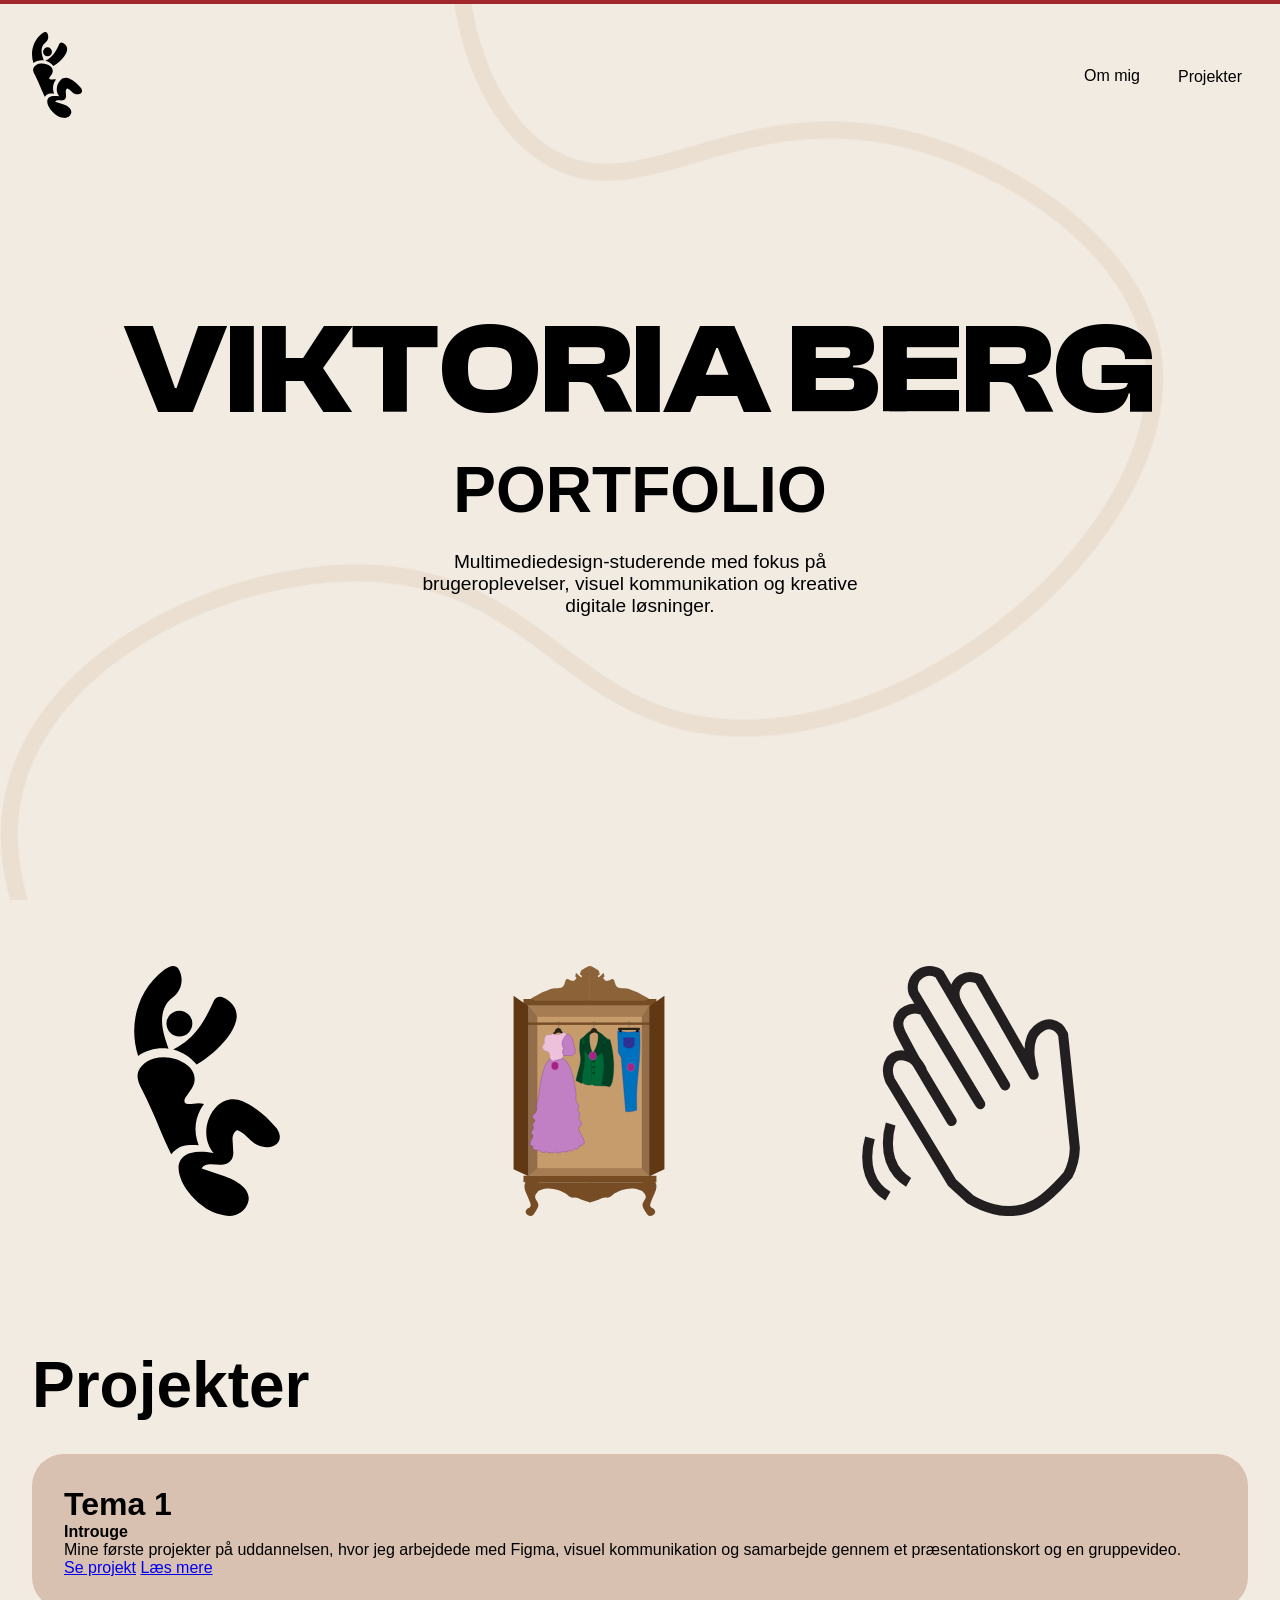
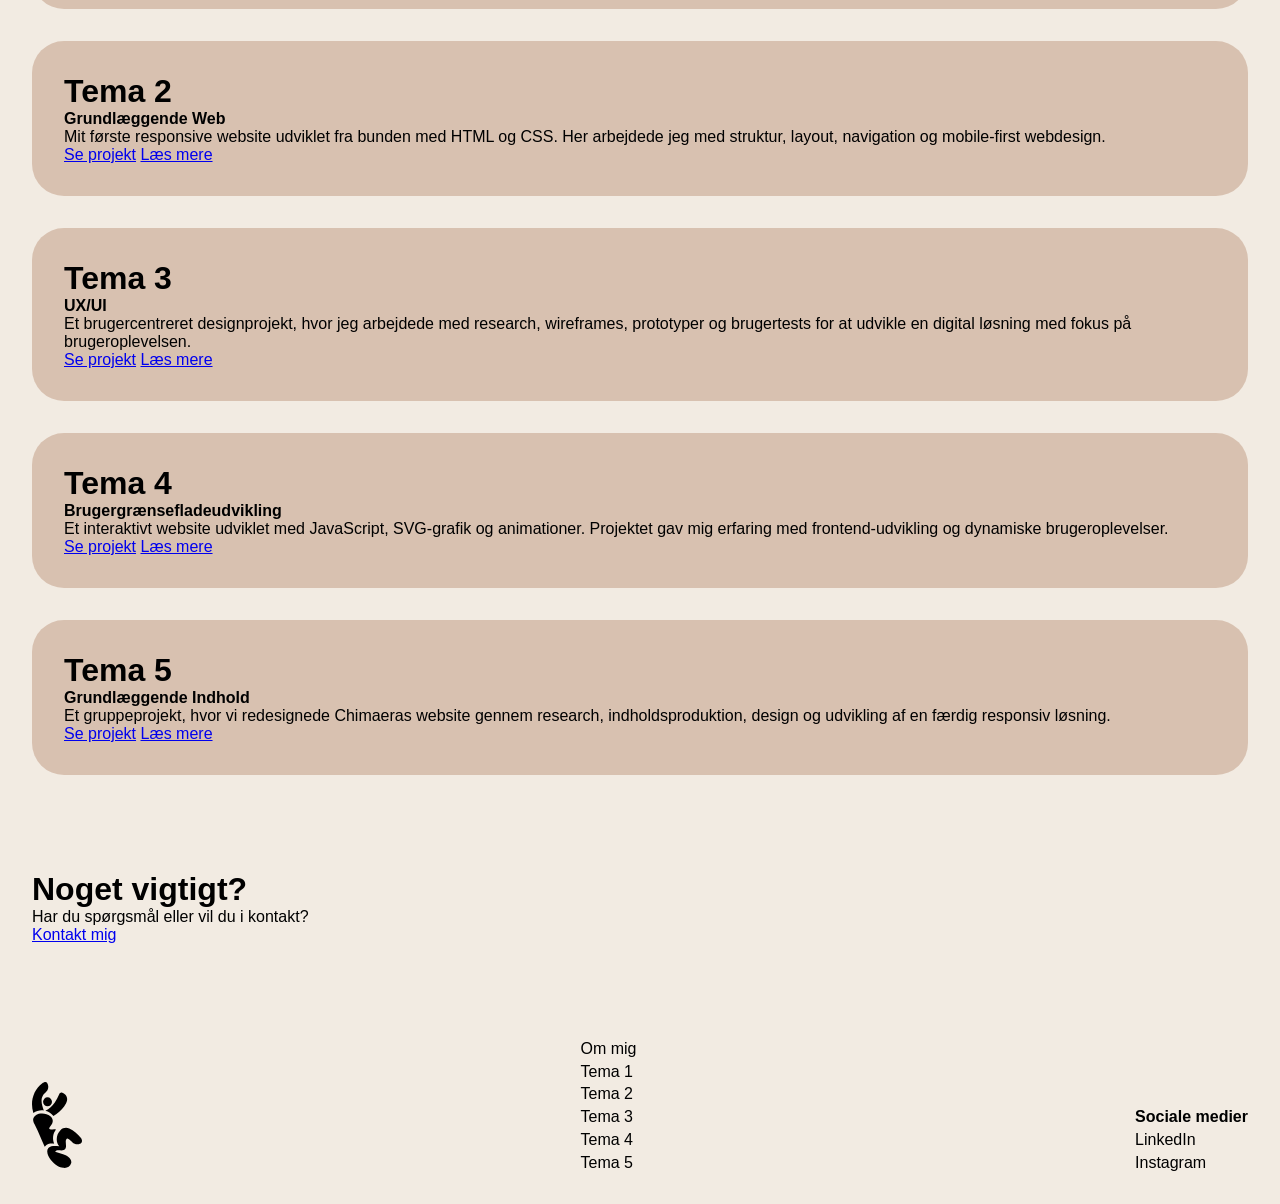
==== index.html @ decb8622 "favicon og loesningsbilleder" ====
<!DOCTYPE html>
<html lang="da">

<head>
    <meta charset="UTF-8">
    <meta name="viewport" content="width=device-width, initial-scale=1.0">
    <meta name="robots" content="noindex">
    <link rel="stylesheet" href="css/fonts.css">
    <link rel="stylesheet" href="css/custom.css">
    <link rel="stylesheet" href="css/general.css">
    <link rel="stylesheet" href="css/index.css">

    <link rel="icon" type="image/png" sizes="32x32" href="favicon/favicon-32x32.png">
    <link rel="icon" type="image/png" sizes="16x16" href="favicon/favicon-16x16.png">

    <title>Viktoria Berg | Portfolio</title>
</head>

<body>

    <header>

        <div class="logo">
            <a href="index.html">
                <img src="images/logo-sort.svg" alt="Viktoria Berg logo sort">
            </a>
        </div>

        <nav>
            <ul>
                <li><a href="om-mig.html">Om mig</a></li>
                <li class="dropdown">

                    <button id="dropdown-btn">
                        Projekter
                    </button>

                    <ul id="dropdown-menu">

                        <li><a href="tema1.html">Tema 1</a></li>
                        <li><a href="tema2.html">Tema 2</a></li>
                        <li><a href="tema3.html">Tema 3</a></li>
                        <li><a href="tema4.html">Tema 4</a></li>
                        <li><a href="tema5.html">Tema 5</a></li>

                    </ul>

                </li>
            </ul>
        </nav>

    </header>

    <main>

        <section class="hero">

            <div></div>

            <div class="hero-content">
                <h1>VIKTORIA BERG</h1>

                <h2>PORTFOLIO</h2>

                <p>
                    Multimediedesign-studerende med fokus på
                    brugeroplevelser, visuel kommunikation
                    og kreative digitale løsninger.
                </p>
            </div>

            <div></div>

        </section>


        <section class="karrussel">
            <div class="karrussel-track">

                <article class="karrussel-card">
                    <img src="images/logo-sort.svg" alt="logo">

                </article>

                <article class="karrussel-card">
                    <img src="images/min_svg_emergency.svg" alt="emergency">

                </article>

                <article class="karrussel-card">
                    <img src="images/hand_sort.svg" alt="hand">

                </article>

                <article class="karrussel-card">
                    <img src="images/clock.svg" alt="clock">

                </article>

                <article class="karrussel-card">
                    <img src="images/logo-sort.svg" alt="logo">

                </article>

                <article class="karrussel-card">
                    <img src="images/min_svg_emergency.svg" alt="emergency">

                </article>

                <article class="karrussel-card">
                    <img src="images/hand_sort.svg" alt="hand">

                </article>

                <article class="karrussel-card">
                    <img src="images/clock.svg" alt="clock">

                </article>

            </div>
        </section>

        <section id="temaer" class="temaer">

            <h2>Projekter</h2>

            <article class="tema-card">
                <h3>Tema 1</h3>
                <h4>Introuge</h4>

                <p>
                    Mine første projekter på uddannelsen, hvor jeg arbejdede med
                    Figma, visuel kommunikation og samarbejde gennem et præsentationskort
                    og en gruppevideo.
                </p>

                <div class="tema-links">
                    <a href="https://www.youtube.com/watch?v=76oDrN0Oyt0" target="_blank">Se projekt</a>
                    <a href="tema1.html">Læs mere</a>
                </div>
            </article>

            <article class="tema-card">
                <h3>Tema 2</h3>
                <h4>Grundlæggende Web</h4>

                <p>
                    Mit første responsive website udviklet fra bunden med HTML og CSS.
                    Her arbejdede jeg med struktur, layout, navigation og mobile-first
                    webdesign.
                </p>

                <div class="tema-links">
                    <a href="https://viktoriaberg00.github.io/Kaeledyr/" target="_blank">Se projekt</a>
                    <a href="tema2.html">Læs mere</a>
                </div>
            </article>

            <article class="tema-card">
                <h3>Tema 3</h3>
                <h4>UX/UI</h4>

                <p>
                    Et brugercentreret designprojekt, hvor jeg arbejdede med research,
                    wireframes, prototyper og brugertests for at udvikle en digital
                    løsning med fokus på brugeroplevelsen.
                </p>

                <div class="tema-links">
                    <a href="https://viktoriaberg00.github.io/03.01.01/" target="_blank">Se projekt</a>
                    <a href="tema3.html">Læs mere</a>
                </div>
            </article>

            <article class="tema-card">
                <h3>Tema 4</h3>
                <h4>Brugergrænsefladeudvikling</h4>

                <p>
                    Et interaktivt website udviklet med JavaScript, SVG-grafik og
                    animationer. Projektet gav mig erfaring med frontend-udvikling
                    og dynamiske brugeroplevelser.
                </p>

                <div class="tema-links">
                    <a href="https://viktoriaberg00.github.io/emergency-main/" target="_blank">Se projekt</a>
                    <a href="tema4.html">Læs mere</a>
                </div>
            </article>

            <article class="tema-card">
                <h3>Tema 5</h3>
                <h4>Grundlæggende Indhold</h4>

                <p>
                    Et gruppeprojekt, hvor vi redesignede Chimaeras website gennem
                    research, indholdsproduktion, design og udvikling af en færdig
                    responsiv løsning.
                </p>

                <div class="tema-links">
                    <a href="https://lachlanmmd.github.io/CHIMAERA_MMD/?fbclid=IwY2xjawSRUkJleHRuA2FlbQIxMABicmlkETBjamptcXp2QlNWQlc2dmZPc3J0YwZhcHBfaWQQMjIyMDM5MTc4ODIwMDg5MgABHvLBnSKTVtH4f8U8eVF8ov0We9bG1X0WgReSEOtd0oNkfUiBYG_U5jZs--Lt_aem_CTVNyVJ_77bzKhe7iIOpvA"
                        target="_blank">Se projekt</a>
                    <a href="tema5.html">Læs mere</a>
                </div>
            </article>

        </section>
        <section class="kontakt">

            <h3>Noget vigtigt?</h3>

            <p>
                Har du spørgsmål eller vil du i kontakt?
            </p>

            <a href="mailto:viktoriaberg4@gmail.com">
                Kontakt mig
            </a>

        </section>

    </main>

    <footer>


        <div class="footer-logo">
            <a href="index.html">
                <img src="images/logo-sort.svg" alt="Viktoria Berg logo sort">
            </a>
        </div>

        <div class="footer-links">
            <a href="om-mig.html">Om mig</a>
            <a href="tema1.html">Tema 1</a>
            <a href="tema2.html">Tema 2</a>
            <a href="tema3.html">Tema 3</a>
            <a href="tema4.html">Tema 4</a>
            <a href="tema5.html">Tema 5</a>
        </div>

        <div class="footer-socials">
            <p>Sociale medier</p>
            <a href="www.linkedin.com/in/viktoría-berg-7446a7258">LinkedIn</a>
            <a href="https://www.instagram.com/viktoriiaberg/">Instagram</a>
        </div>

    </footer>
    <script src="js/menu.js"></script>
    <script src="js/forside_karrusel.js"></script>
</body>

</html>
---- css/fonts.css ----
/* Clash Display */

@font-face {
  font-family: "Clash Display";
  src:
    url("../fonts/ClashDisplay-Variable.woff2") format("woff2"),
    url("../fonts/ClashDisplay-Variable.woff") format("woff");

  font-weight: 200 700;
  font-style: normal;
}

/* Figtree */

@font-face {
  font-family: "Figtree";
  src:
    url("../fonts/Figtree-Variable.woff2") format("woff2"),
    url("../fonts/Figtree-Variable.woff") format("woff");

  font-weight: 300 900;
  font-style: normal;
}

/* Host Grotesk */

@font-face {
  font-family: "Host Grotesk";
  src:
    url("../fonts/HostGrotesk-Variable.woff2") format("woff2"),
    url("../fonts/HostGrotesk-Variable.woff") format("woff");

  font-weight: 300 900;
  font-style: normal;
}
---- css/custom.css ----
:root {
  /* Farver */

  --baggrund: #f2ebe2;
  --tekst: #000000;
  --groen: #8f9779;
  --beige: #d8c1b0;
  --roed: #a0272b;

  /* Fonte */

  --font-display: "Clash Display", sans-serif;
  --font-overskrift: "Figtree", sans-serif;
  --font-tekst: "Host Grotesk", sans-serif;

  /* Størrelser */

  --h1: 8rem;
  --h2: 4rem;
  --h3: 2rem;
  --h4: 1.8rem;
  --tekststorrelse: 1rem;
}
---- css/general.css ----
* {
  box-sizing: border-box;
}

body {
  margin: 0;
  background-color: var(--baggrund);
  color: var(--tekst);
  font-family: var(--font-tekst);
}

h1,
h2,
h3,
h4,
p {
  margin: 0;
}

h1 {
  font-family: var(--font-display);
}

h2,
h3,
h4 {
  font-family: var(--font-overskrift);
}

a::hover {
  color: var(--roed);
}
/* HEADER */

header {
  display: flex;
  justify-content: space-between;
  align-items: center;

  padding: 2rem;
}

.logo img {
  width: 50px;
  height: auto;
}

nav ul {
  display: flex;
  gap: 2rem;

  list-style: none;
  margin: 0;
  padding: 0;
}

nav a {
  color: var(--tekst);
  text-decoration: none;
  font-family: var(--font-tekst);
}

/* FOOTER */

footer {
  display: flex;
  justify-content: space-between;
  align-items: end;

  padding: 4rem 2rem 2rem;
}

.footer-logo img {
  width: 50px;
}

.footer-links,
.footer-socials {
  display: flex;
  flex-direction: column;
  gap: 0.3rem;
}

footer a {
  color: var(--tekst);
  text-decoration: none;
}

.footer-socials p {
  font-weight: bold;
}

/* DROPDOWN MENU */

.dropdown {
  position: relative;
}

#dropdown-btn {
  background: none;
  border: none;
  color: var(--tekst);
  font-family: var(--font-tekst);
  font-size: 1rem;
  cursor: pointer;
}

#dropdown-menu {
  display: none;
  position: absolute;
  top: 2rem;
  right: 0;
  background-color: var(--beige);
  padding: 1rem;
  border-radius: 1rem;
  min-width: 140px;
}

#dropdown-menu.show {
  display: block;
}

#dropdown-menu li {
  margin-bottom: 0.5rem;
}

/*SCROLL EFFECT ØVERST*/

html::before {
  content: "";
  inset: 0;
  position: fixed;
  background-color: var(--roed);
  block-size: 4px;
  animation: site-process linear both 2s;
  animation-timeline: scroll();
  transform-origin: 0 0;
  z-index: 1000;
}

@keyframes site-process {
  from {
    scale: 0 1;
    opacity: 0;
  }
}
---- css/index.css ----
main {
  padding: 2rem;
}
h1 {
  font-size: var(--h1);
}
h2 {
  font-size: var(--h2);
}
h3 {
  font-size: var(--h3);
}
p {
  font-size: var(--tekststorrelse);
}
/* CURVED BACKROUND LINE*/

body::before {
  content: "";

  position: fixed;
  inset: 0;

  background-image: url("../images/curved-line.png");
  background-repeat: no-repeat;
  background-position: center;
  background-size: cover;

  opacity: 0.4;

  z-index: -1;
}
/* HERO */

.hero {
  display: grid;
  grid-template-columns: 1fr 5fr 1fr;
  min-height: calc(100vh - 120px);
  max-width: 1200px;
  margin: 0 auto;
  padding-top: 8rem;
  text-align: center;
}

.hero-content {
  grid-column: 2;
}

.hero h1 {
  font-size: var(--h1);
  line-height: 0.9;
  white-space: nowrap;
}

.hero h2 {
  margin-top: 1.5rem;
}

.hero p {
  margin-top: 1.5rem;
  max-width: 500px;
  margin-inline: auto;
  font-size: 1.2rem;
}

/* BILLEDE KARRUSEL*/

.karrussel {
  overflow: hidden;
  margin-bottom: 8rem;
}

.karrussel-track {
  display: flex;
  gap: 2rem;
  width: max-content;
  animation: slide 20s linear infinite;
}

.karrussel-card {
  width: 350px;
  flex-shrink: 0;
}

.karrussel-card img {
  width: 100%;
  height: 250px;
  border-radius: 2rem;
  transition: transform 0.3s ease;
}

@keyframes slide {
  from {
    transform: translateX(0);
  }

  to {
    transform: translateX(-50%);
  }
}
/* TEMAER */

.temaer {
  margin-top: 6rem;
}

.tema-card {
  background-color: var(--beige);
  padding: 2rem;
  border-radius: 2rem;
  margin-top: 2rem;
}
/* KONTAKT */

.kontakt {
  margin-top: 6rem;
}
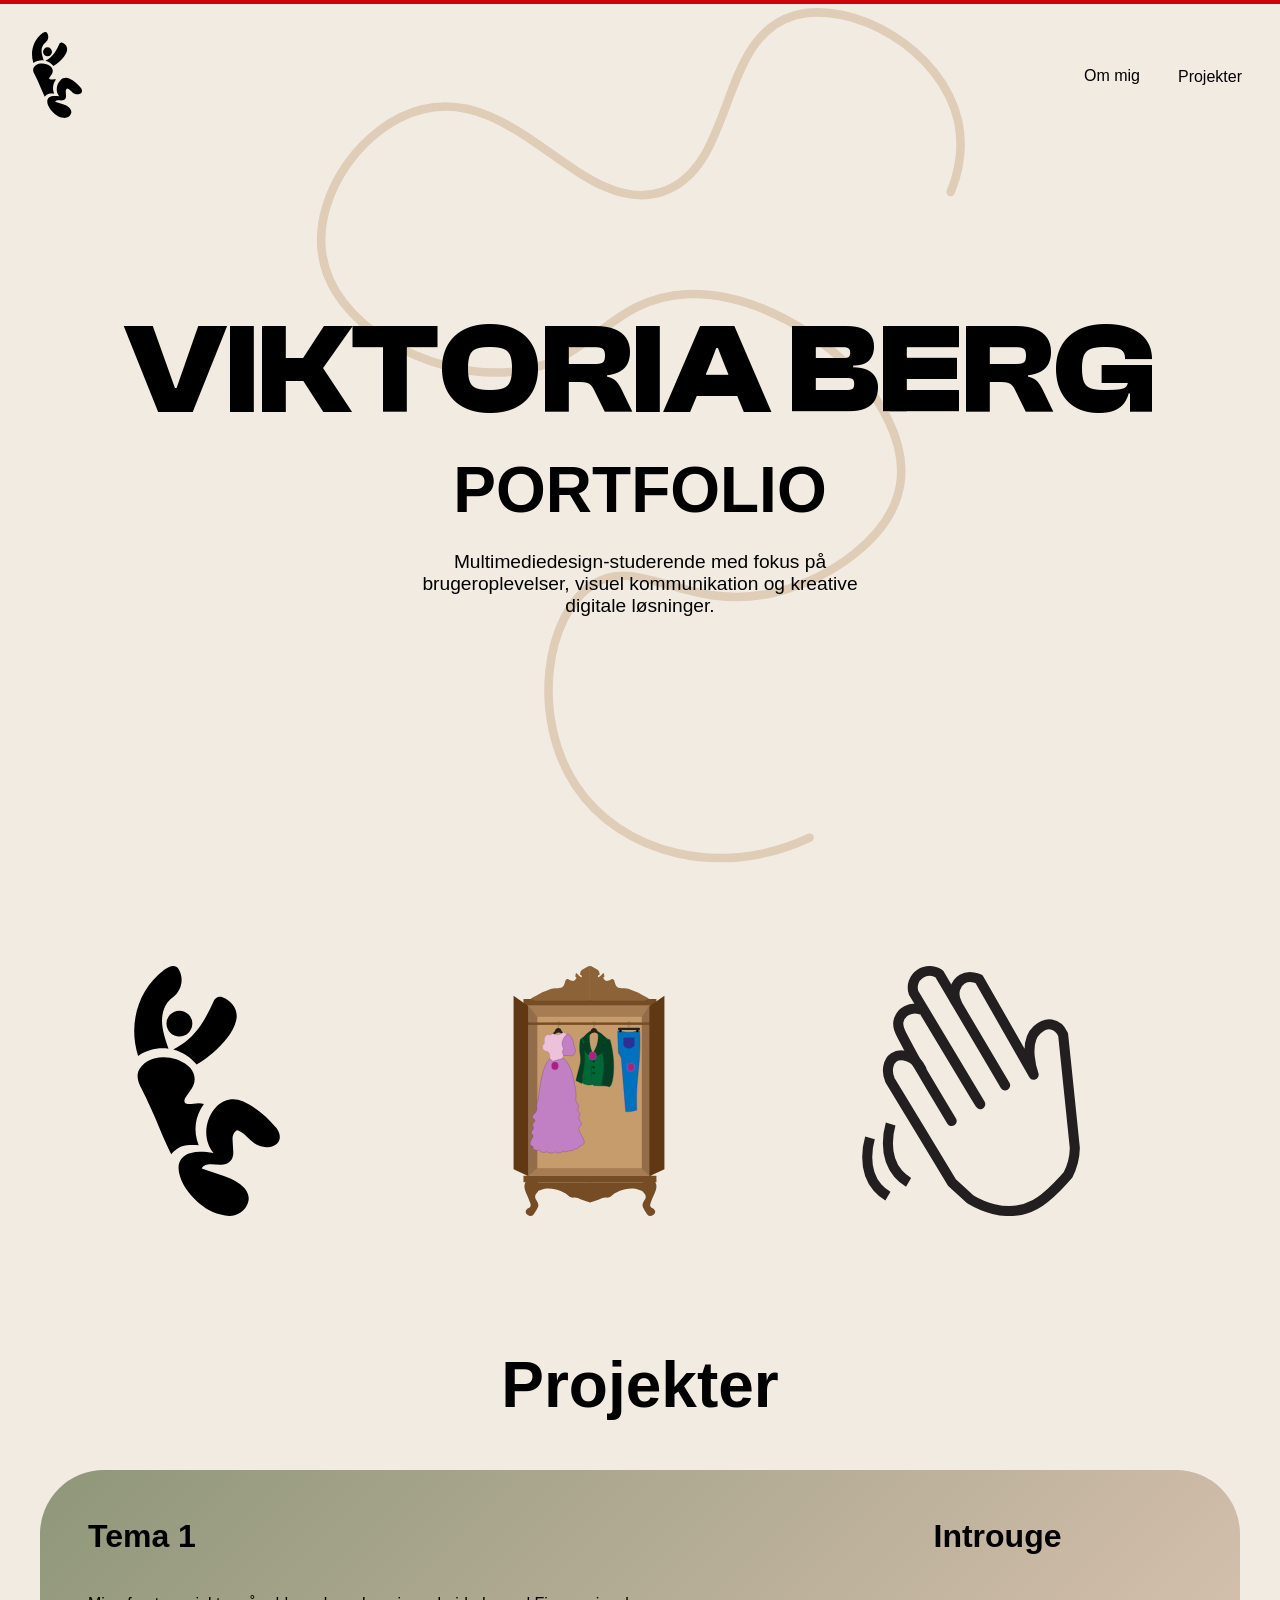
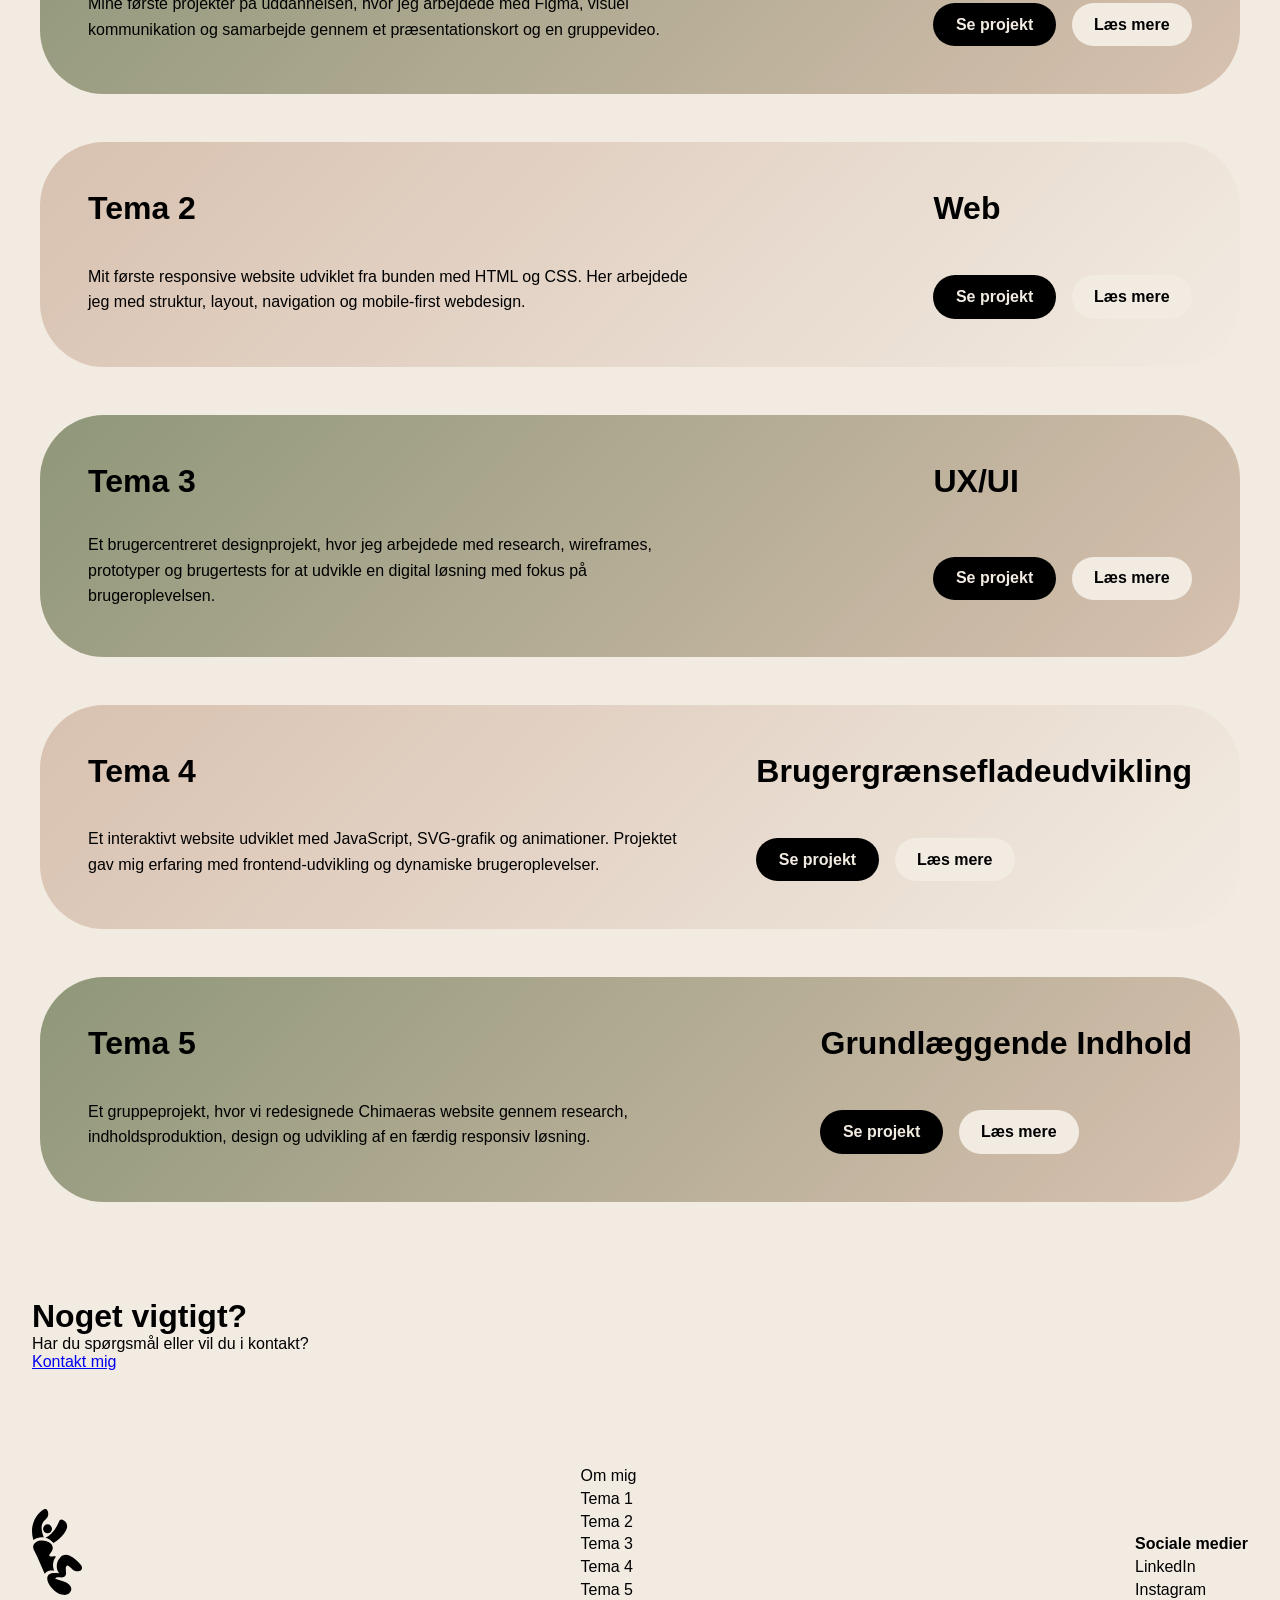
==== commit 6360681f: "Update color scheme, add curved line SVG, and enhance layout styles" ====
--- a/index.html
+++ b/index.html
@@ -142,7 +142,7 @@
 
             <article class="tema-card">
                 <h3>Tema 2</h3>
-                <h4>Grundlæggende Web</h4>
+                <h4>Web</h4>
 
                 <p>
                     Mit første responsive website udviklet fra bunden med HTML og CSS.
@@ -242,13 +242,31 @@
 
         <div class="footer-socials">
             <p>Sociale medier</p>
-            <a href="www.linkedin.com/in/viktoría-berg-7446a7258">LinkedIn</a>
+            <a href="https://www.linkedin.com/in/viktor%C3%ADa-berg-7446a7258/">LinkedIn</a>
             <a href="https://www.instagram.com/viktoriiaberg/">Instagram</a>
         </div>
 
     </footer>
+
+    <svg id="curved-line" xmlns="http://www.w3.org/2000/svg" version="1.1" viewBox="0 0 595.3 841.9">
+        <defs>
+            <style>
+                .st0 {
+                    fill: none;
+                    stroke: #dfcdb7;
+                    stroke-linecap: round;
+                    stroke-linejoin: round;
+                    stroke-width: 8px;
+                }
+            </style>
+        </defs>
+        <path id="scrollPath" class="st0"
+            d="M456.3,783.6c-83,39.4-176.4,15-218.6-48.5-42.3-63.6-29-160.3,16.5-188.7,44.4-27.7,89.2,28.4,172.2,7.2,48-12.3,105.6-49.6,114.4-99,14.4-80.5-102.4-184.1-200-179.4-75.7,3.7-89.9,70.1-171.1,73.2C99.5,351.2,8.2,305.4,0,235.2c-6.5-55.4,39.5-119.6,94.5-133,88.7-21.7,149.6,101.4,223.7,77.3,69.9-22.7,51.4-144.1,123.7-164.9,54.5-15.7,138.9,32,153.4,99,5.9,27.2-1.1,51.4-7,66" />
+    </svg>
+
+
     <script src="js/menu.js"></script>
-    <script src="js/forside_karrusel.js"></script>
+    <script src="js/scroll-line.js"></script>
 </body>
 
 </html>
--- a/css/custom.css
+++ b/css/custom.css
@@ -5,7 +5,7 @@
   --tekst: #000000;
   --groen: #8f9779;
   --beige: #d8c1b0;
-  --roed: #a0272b;
+  --roed: #cf0007;
 
   /* Fonte */
 
--- a/css/general.css
+++ b/css/general.css
@@ -144,3 +144,13 @@
     opacity: 0;
   }
 }
+
+/*scroll line*/
+svg.curved-line {
+  position: absolute;
+  top: 0;
+  left: 0;
+  width: 100vw;
+  height: 200wh;
+  z-index: 1;
+}
--- a/css/index.css
+++ b/css/index.css
@@ -13,7 +13,7 @@
 p {
   font-size: var(--tekststorrelse);
 }
-/* CURVED BACKROUND LINE*/
+/* CURVED BACKROUND LINE
 
 body::before {
   content: "";
@@ -29,6 +29,27 @@
   opacity: 0.4;
 
   z-index: -1;
+}
+  */
+
+#curved-line {
+  position: absolute;
+  top: 0;
+  left: 0;
+
+  width: 100%;
+  height: 100%;
+
+  z-index: -1;
+  pointer-events: none;
+}
+
+#curved-line path {
+  fill: none;
+  stroke: #dfcdb7;
+  stroke-width: 8px;
+  stroke-linecap: round;
+  stroke-linejoin: round;
 }
 /* HERO */
 
@@ -101,14 +122,81 @@
 /* TEMAER */
 
 .temaer {
-  margin-top: 6rem;
+  max-width: 1200px;
+  margin: 8rem auto 0;
+}
+
+.temaer h2 {
+  text-align: center;
+  margin-bottom: 3rem;
 }
 
 .tema-card {
-  background-color: var(--beige);
-  padding: 2rem;
-  border-radius: 2rem;
-  margin-top: 2rem;
+  background: linear-gradient(135deg, var(--beige), var(--baggrund));
+  border-radius: 4rem;
+  padding: 3rem;
+  margin-bottom: 3rem;
+
+  display: grid;
+  grid-template-columns: 1fr auto;
+  align-items: center;
+  gap: 2rem;
+
+  transition: transform 0.3s ease;
+}
+
+.tema-card:nth-child(even) {
+  border-radius: 4rem;
+  background: linear-gradient(135deg, var(--groen), var(--beige));
+}
+
+.tema-card h3 {
+  font-size: var(--h3);
+}
+
+.tema-card h4 {
+  font-size: 2rem;
+}
+
+.tema-card p {
+  max-width: 600px;
+  line-height: 1.6;
+}
+
+/* LINKS / KNAPPER */
+
+.tema-links {
+  display: flex;
+  gap: 1rem;
+  margin-top: 1rem;
+}
+
+.tema-links a {
+  display: inline-block;
+
+  padding: 0.8rem 1.4rem;
+  border-radius: 999px;
+
+  text-decoration: none;
+  font-weight: 600;
+
+  transition:
+    transform 0.3s ease,
+    background-color 0.3s ease;
+}
+
+.tema-links a:first-child {
+  background-color: var(--tekst);
+  color: var(--baggrund);
+}
+
+.tema-links a:last-child {
+  background-color: var(--baggrund);
+  color: var(--tekst);
+}
+
+.tema-links a:hover {
+  transform: translateY(-3px);
 }
 /* KONTAKT */
 
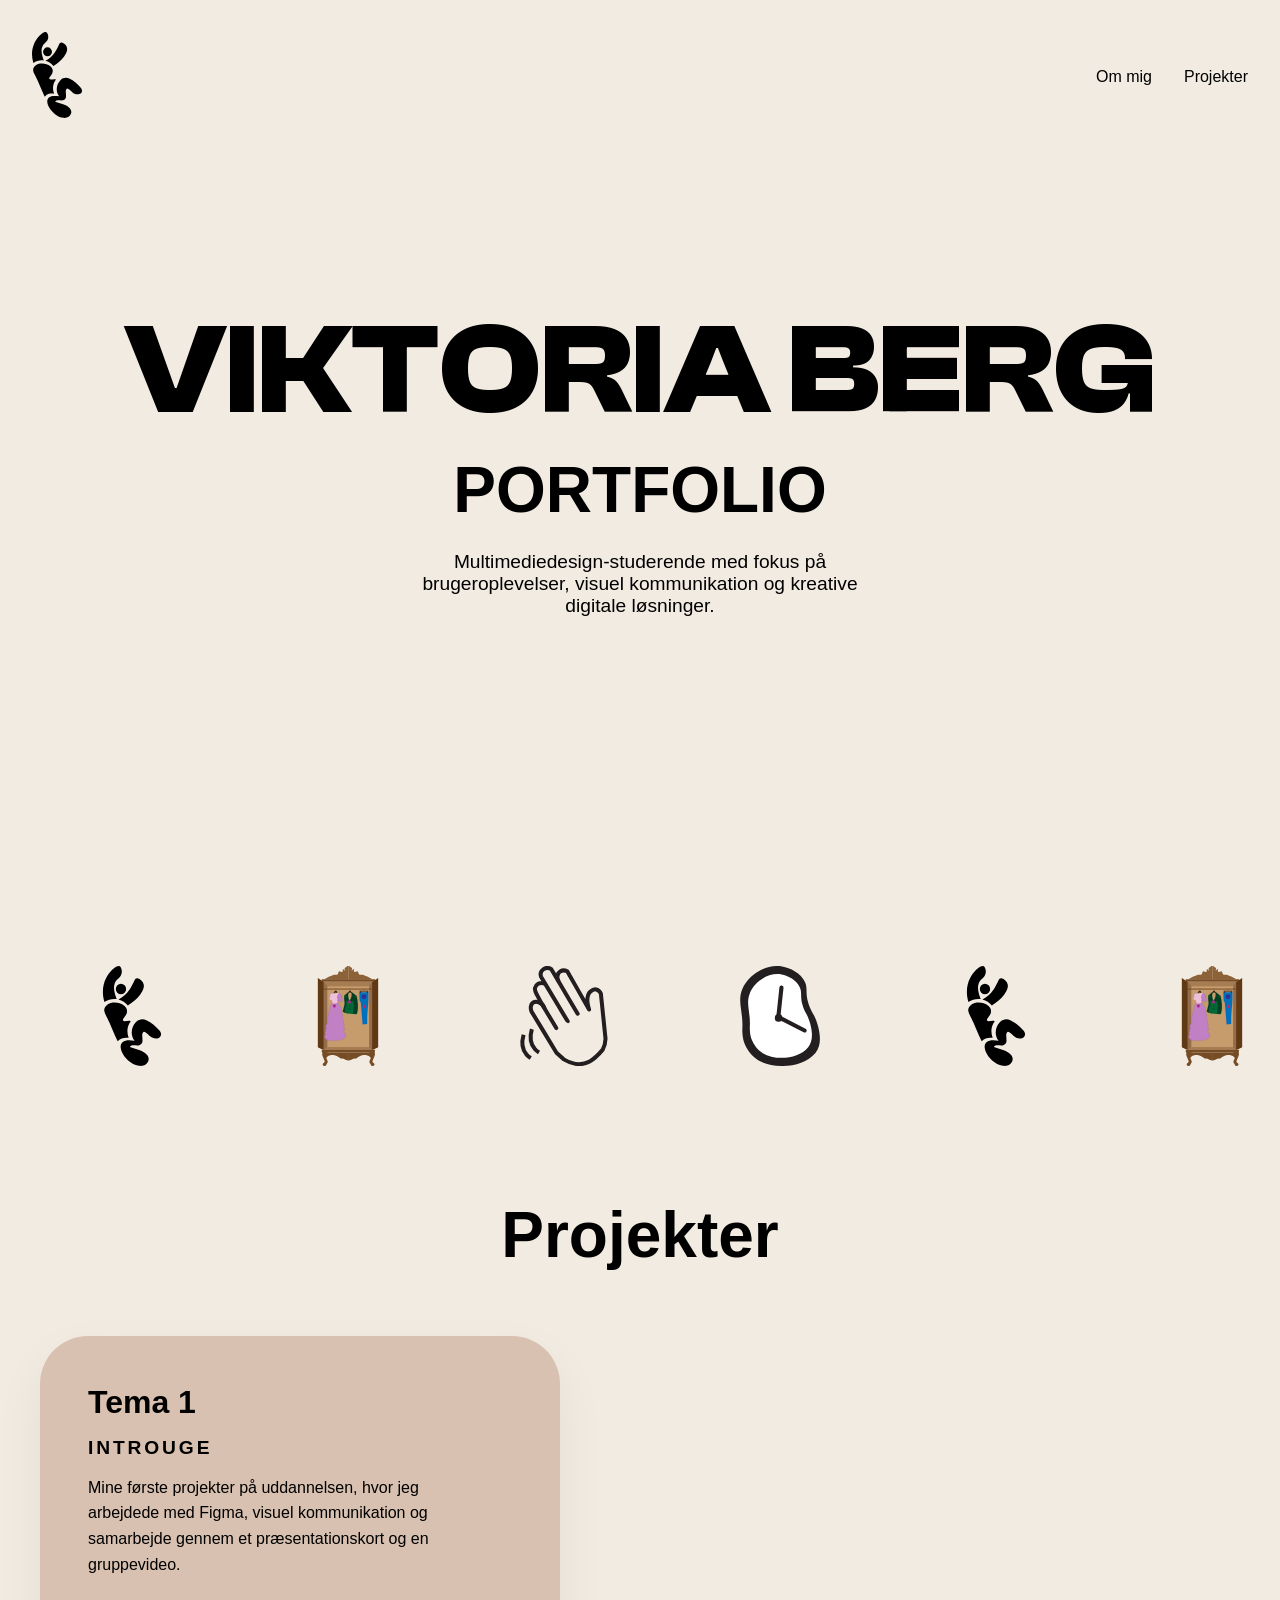
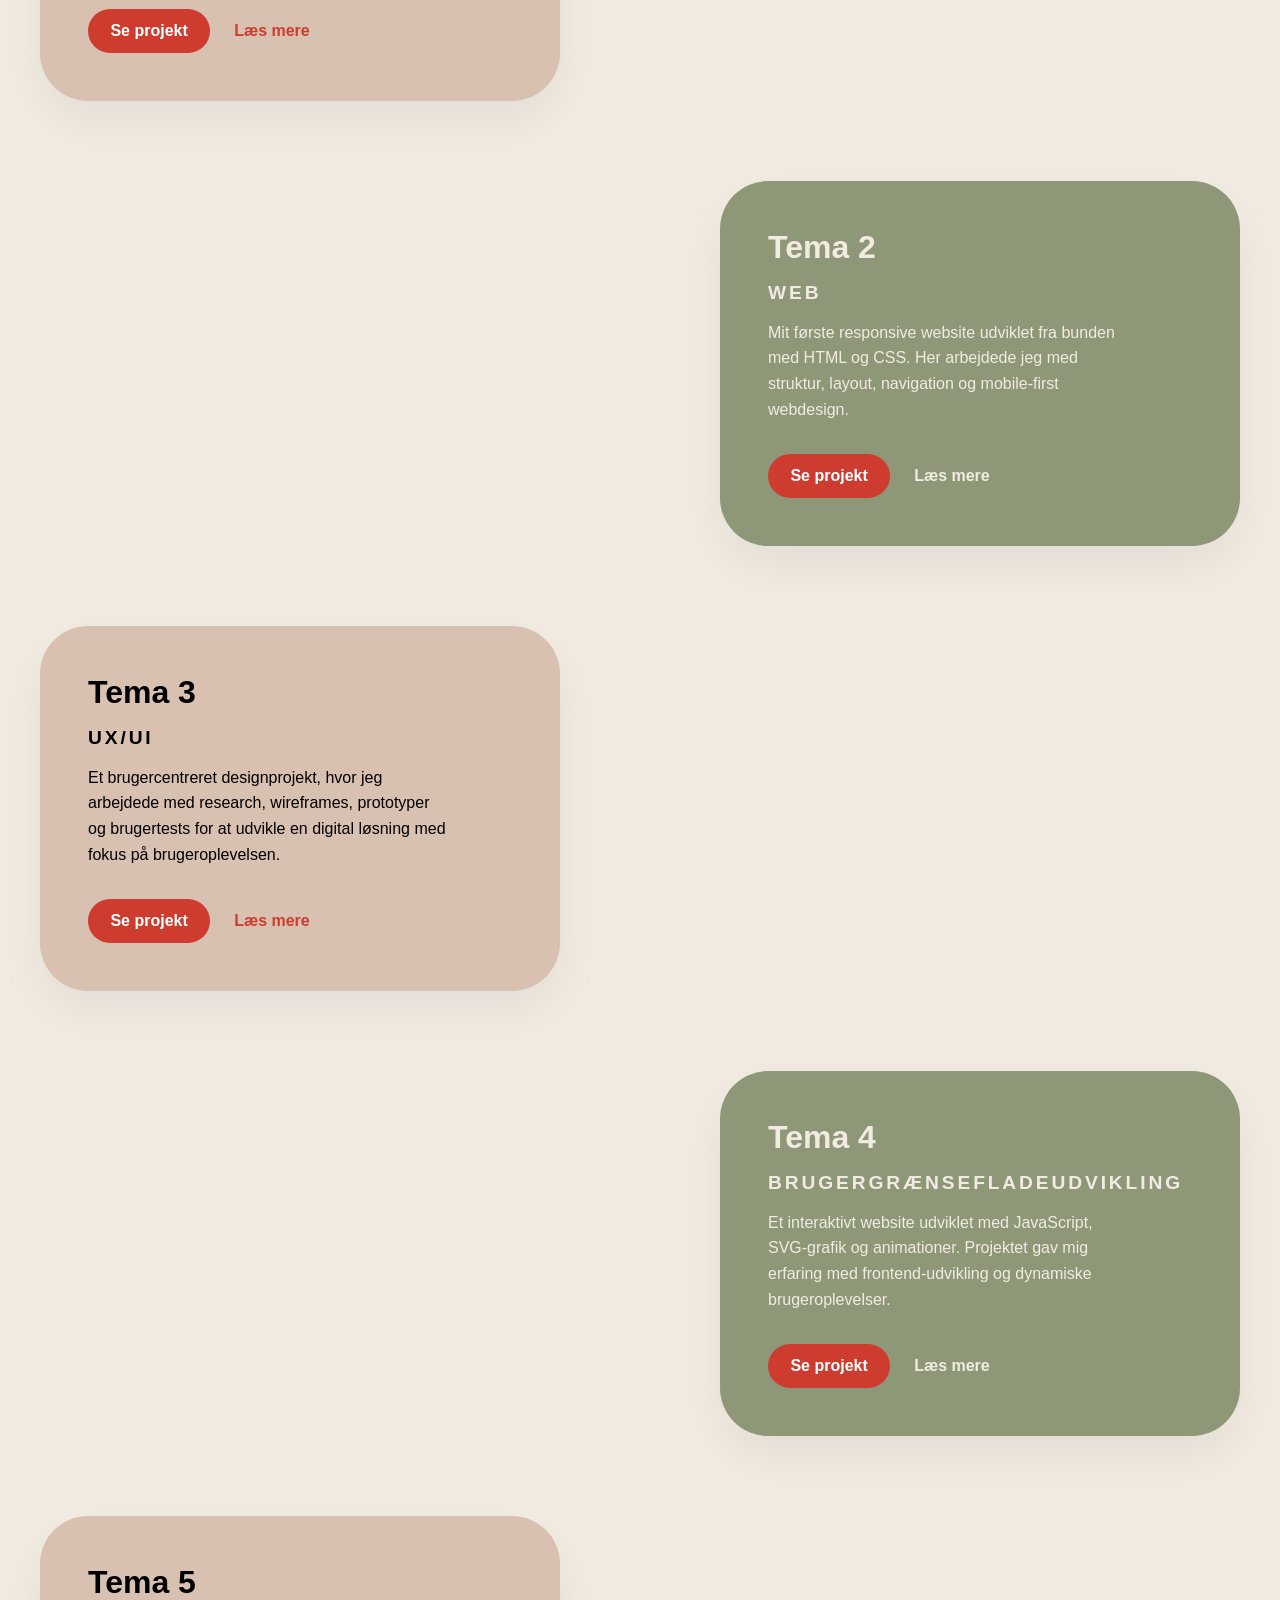
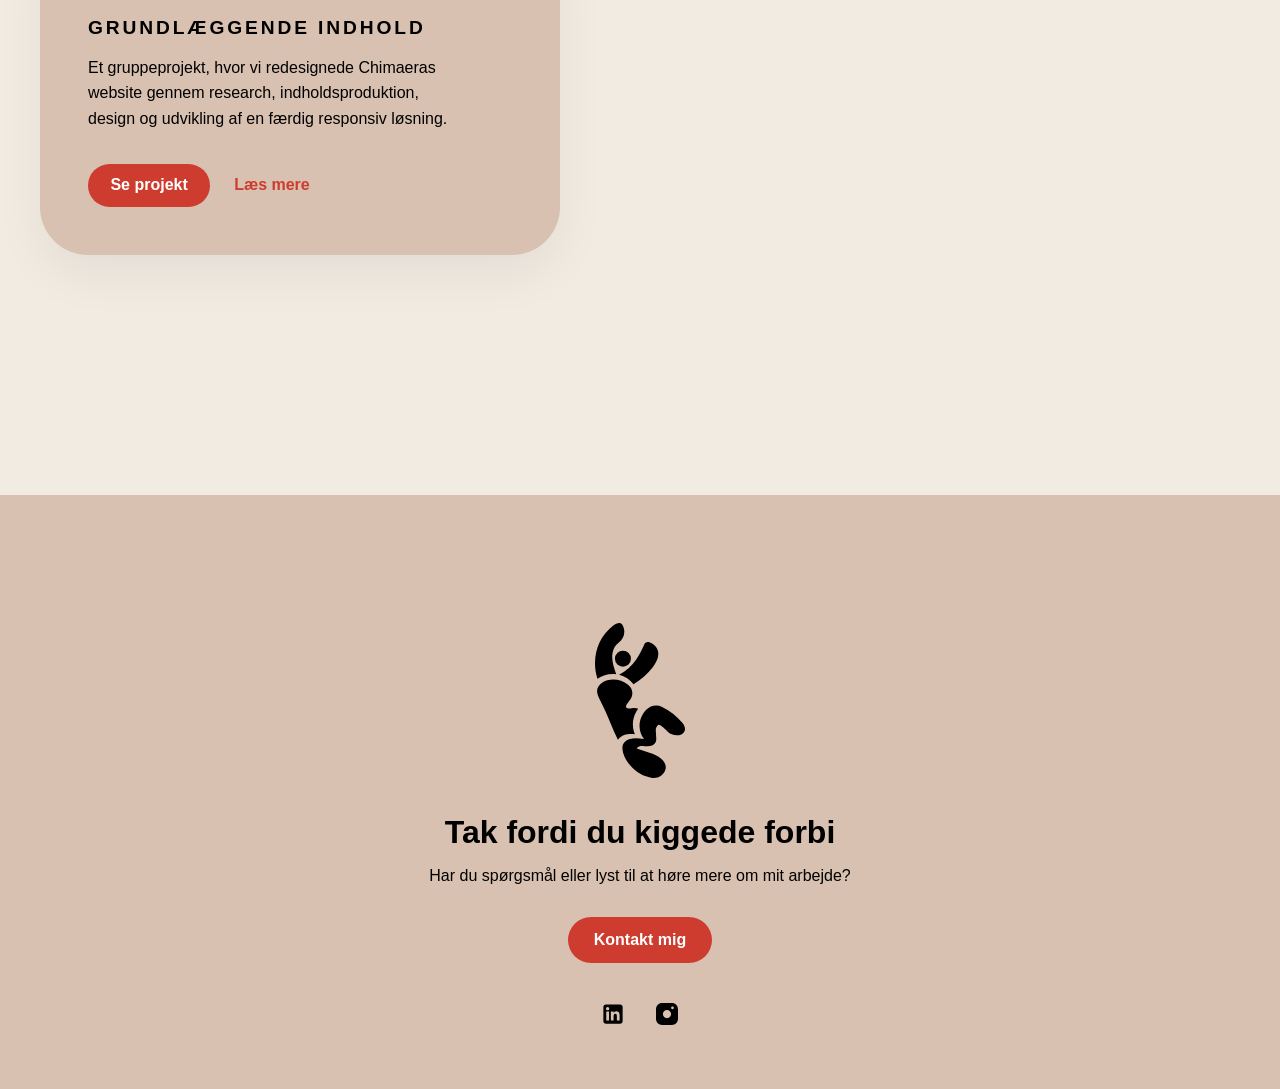
==== commit c93e503f: "changes" ====
--- a/index.html
+++ b/index.html
@@ -18,6 +18,7 @@
 
 <body>
 
+
     <header>
 
         <div class="logo">
@@ -31,7 +32,7 @@
                 <li><a href="om-mig.html">Om mig</a></li>
                 <li class="dropdown">
 
-                    <button id="dropdown-btn">
+                    <button id="dropdown-btn" type="button">
                         Projekter
                     </button>
 
@@ -206,67 +207,55 @@
             </article>
 
         </section>
-        <section class="kontakt">
-
-            <h3>Noget vigtigt?</h3>
+    </main>
+    <footer>
+
+        <div class="footer-logo">
+            <a href="index.html">
+                <img src="images/logo-sort.svg" alt="Viktoria Berg logo">
+            </a>
+        </div>
+
+        <div class="footer-content">
+
+            <h2>Tak fordi du kiggede forbi</h2>
 
             <p>
-                Har du spørgsmål eller vil du i kontakt?
+                Har du spørgsmål eller lyst til at høre mere om mit arbejde?
             </p>
 
-            <a href="mailto:viktoriaberg4@gmail.com">
+            <a class="footer-btn" href="mailto:viktoriaberg4@gmail.com">
                 Kontakt mig
             </a>
 
-        </section>
-
-    </main>
-
-    <footer>
-
-
-        <div class="footer-logo">
-            <a href="index.html">
-                <img src="images/logo-sort.svg" alt="Viktoria Berg logo sort">
-            </a>
+            <div class="footer-socials">
+
+                <a href="https://www.linkedin.com/in/viktor%C3%ADa-berg-7446a7258/" target="_blank">
+                    <img src="images/linkedin_logo.svg" alt="LinkedIn logo">
+
+                </a>
+
+                <a href="https://www.instagram.com/viktoriiaberg/" target="_blank">
+                    <img src="images/instagram_logo.svg" alt="Instagram logo">
+
+                </a>
+
+            </div>
+
         </div>
 
-        <div class="footer-links">
-            <a href="om-mig.html">Om mig</a>
-            <a href="tema1.html">Tema 1</a>
-            <a href="tema2.html">Tema 2</a>
-            <a href="tema3.html">Tema 3</a>
-            <a href="tema4.html">Tema 4</a>
-            <a href="tema5.html">Tema 5</a>
-        </div>
-
-        <div class="footer-socials">
-            <p>Sociale medier</p>
-            <a href="https://www.linkedin.com/in/viktor%C3%ADa-berg-7446a7258/">LinkedIn</a>
-            <a href="https://www.instagram.com/viktoriiaberg/">Instagram</a>
-        </div>
-
     </footer>
 
-    <svg id="curved-line" xmlns="http://www.w3.org/2000/svg" version="1.1" viewBox="0 0 595.3 841.9">
-        <defs>
-            <style>
-                .st0 {
-                    fill: none;
-                    stroke: #dfcdb7;
-                    stroke-linecap: round;
-                    stroke-linejoin: round;
-                    stroke-width: 8px;
-                }
-            </style>
-        </defs>
-        <path id="scrollPath" class="st0"
-            d="M456.3,783.6c-83,39.4-176.4,15-218.6-48.5-42.3-63.6-29-160.3,16.5-188.7,44.4-27.7,89.2,28.4,172.2,7.2,48-12.3,105.6-49.6,114.4-99,14.4-80.5-102.4-184.1-200-179.4-75.7,3.7-89.9,70.1-171.1,73.2C99.5,351.2,8.2,305.4,0,235.2c-6.5-55.4,39.5-119.6,94.5-133,88.7-21.7,149.6,101.4,223.7,77.3,69.9-22.7,51.4-144.1,123.7-164.9,54.5-15.7,138.9,32,153.4,99,5.9,27.2-1.1,51.4-7,66" />
+    <svg width="2105" height="7085" viewBox="0 0 2105 7085" fill="none" xmlns="http://www.w3.org/2000/svg"
+        class="curved-line">
+        <path
+            d="M479.792 10.1235L374.072 125.714C50.6522 479.329 137.574 1041.45 552.695 1280.86L751.369 1395.44C859.372 1457.73 992.339 1457.94 1100.54 1395.99C1309.64 1276.27 1574.39 1398.43 1619 1635.22L1686.19 1991.9C1730.11 2225.09 1634.53 2462.54 1441.31 2600.27L935.78 2960.59C684.431 3139.74 335.28 3080.01 157.782 2827.49L80.8983 2718.11C-5.55716 2595.11 -7.06838 2431.5 77.1004 2306.92C182.88 2150.37 391.213 2101.38 555.673 2194.4L581.363 2208.93C749.906 2304.26 824.276 2507.87 756.853 2689.39L447.707 3521.68C376.377 3713.71 420.792 3929.62 562.135 4077.9L610.345 4128.48C785.393 4312.13 1075.38 4321.46 1261.87 4149.44C1450.03 3975.89 1743.11 3987.16 1917.39 4174.65L1951.52 4211.37C2091.46 4361.93 2128.49 4581.28 2045.73 4769.44L1868.91 5171.42C1750.68 5440.19 1492.71 5620.84 1199.71 5640.05L1045.54 5650.15C968 5655.23 891.02 5633.93 827.128 5589.7L718.654 5514.61C576.595 5416.27 574.276 5207.07 714.12 5105.6C829.546 5021.85 991.493 5051.14 1070.28 5170.01L1624.5 6006.18C1707.72 6131.73 1720.54 6291.25 1658.45 6428.48C1591.85 6575.7 1449.56 6674.25 1288.33 6684.85L1233.55 6688.45C1043.35 6700.96 874.556 6814.76 791.649 6986.4L747.343 7078.12"
+            stroke="#D8CCBF" stroke-width="50" stroke-linejoin="round" />
     </svg>
 
-
     <script src="js/menu.js"></script>
-    <script src="js/scroll-line.js"></script>
+    <script src="js/scroll.js"></script>
+    <script src="js/cards.js"></script>
 </body>
 
 </html>
--- a/css/custom.css
+++ b/css/custom.css
@@ -1,20 +1,17 @@
 :root {
   /* Farver */
-
   --baggrund: #f2ebe2;
   --tekst: #000000;
   --groen: #8f9779;
   --beige: #d8c1b0;
-  --roed: #cf0007;
+  --roed: #cd3c2f;
 
   /* Fonte */
-
   --font-display: "Clash Display", sans-serif;
   --font-overskrift: "Figtree", sans-serif;
   --font-tekst: "Host Grotesk", sans-serif;
 
   /* Størrelser */
-
   --h1: 8rem;
   --h2: 4rem;
   --h3: 2rem;
--- a/css/general.css
+++ b/css/general.css
@@ -7,6 +7,10 @@
   background-color: var(--baggrund);
   color: var(--tekst);
   font-family: var(--font-tekst);
+}
+
+main {
+  padding: 2rem;
 }
 
 h1,
@@ -19,24 +23,42 @@
 
 h1 {
   font-family: var(--font-display);
-}
-
-h2,
-h3,
+  font-size: var(--h1);
+}
+
+h2 {
+  font-family: var(--font-overskrift);
+  font-size: var(--h2);
+}
+
+h3 {
+  font-family: var(--font-overskrift);
+  font-size: var(--h3);
+}
+
 h4 {
   font-family: var(--font-overskrift);
-}
-
-a::hover {
+  font-size: var(--h4);
+}
+
+p {
+  font-size: var(--tekststorrelse);
+}
+
+a {
+  color: var(--tekst);
+}
+
+a:hover {
   color: var(--roed);
 }
+
 /* HEADER */
 
 header {
   display: flex;
   justify-content: space-between;
   align-items: center;
-
   padding: 2rem;
 }
 
@@ -48,49 +70,17 @@
 nav ul {
   display: flex;
   gap: 2rem;
-
   list-style: none;
   margin: 0;
   padding: 0;
 }
 
 nav a {
-  color: var(--tekst);
   text-decoration: none;
   font-family: var(--font-tekst);
 }
 
-/* FOOTER */
-
-footer {
-  display: flex;
-  justify-content: space-between;
-  align-items: end;
-
-  padding: 4rem 2rem 2rem;
-}
-
-.footer-logo img {
-  width: 50px;
-}
-
-.footer-links,
-.footer-socials {
-  display: flex;
-  flex-direction: column;
-  gap: 0.3rem;
-}
-
-footer a {
-  color: var(--tekst);
-  text-decoration: none;
-}
-
-.footer-socials p {
-  font-weight: bold;
-}
-
-/* DROPDOWN MENU */
+/* DROPDOWN */
 
 .dropdown {
   position: relative;
@@ -103,6 +93,7 @@
   font-family: var(--font-tekst);
   font-size: 1rem;
   cursor: pointer;
+  padding: 0;
 }
 
 #dropdown-menu {
@@ -110,47 +101,134 @@
   position: absolute;
   top: 2rem;
   right: 0;
+
   background-color: var(--beige);
   padding: 1rem;
   border-radius: 1rem;
   min-width: 140px;
+
+  z-index: 9999;
+  box-shadow: 0 10px 30px rgba(0, 0, 0, 0.08);
 }
 
 #dropdown-menu.show {
+  display: flex;
+  flex-direction: column;
+  gap: 0.6rem;
+}
+
+#dropdown-menu li {
+  margin: 0;
+}
+
+#dropdown-menu a {
   display: block;
-}
-
-#dropdown-menu li {
-  margin-bottom: 0.5rem;
-}
-
-/*SCROLL EFFECT ØVERST*/
-
-html::before {
-  content: "";
-  inset: 0;
-  position: fixed;
-  background-color: var(--roed);
-  block-size: 4px;
-  animation: site-process linear both 2s;
-  animation-timeline: scroll();
-  transform-origin: 0 0;
-  z-index: 1000;
-}
-
-@keyframes site-process {
-  from {
-    scale: 0 1;
-    opacity: 0;
-  }
-}
-
-/*scroll line*/
+  text-decoration: none;
+  white-space: nowrap;
+}
+
+/* FOOTER */
+
+footer {
+  text-align: center;
+  padding: 8rem 2rem 4rem;
+  background-color: var(--beige);
+}
+
+.footer-logo {
+  margin-bottom: 2rem;
+}
+
+.footer-logo img {
+  width: 90px;
+  transition: transform 0.3s ease;
+}
+
+.footer-logo img:hover {
+  transform: rotate(-8deg) scale(1.05);
+}
+
+.footer-content {
+  max-width: 600px;
+  margin: 0 auto;
+}
+
+.footer-content h2 {
+  margin-bottom: 1rem;
+  font-size: var(--h3);
+}
+
+.footer-content p {
+  margin-bottom: 2rem;
+}
+
+.footer-btn {
+  display: inline-block;
+  background: var(--roed);
+  color: white;
+
+  padding: 0.9rem 1.6rem;
+  border-radius: 999px;
+
+  text-decoration: none;
+  font-weight: 600;
+
+  transition:
+    background-color 0.3s ease,
+    transform 0.3s ease;
+}
+
+.footer-btn:hover {
+  transform: translateY(-3px);
+  background-color: var(--tekst);
+  color: white;
+}
+
+.footer-socials {
+  margin-top: 2.5rem;
+  display: flex;
+  justify-content: center;
+  gap: 2rem;
+}
+
+.footer-socials a {
+  display: flex;
+  align-items: center;
+  gap: 0.5rem;
+  text-decoration: none;
+  font-weight: 500;
+  transition: opacity 0.3s ease;
+}
+
+.footer-socials a:hover {
+  opacity: 0.7;
+}
+
+.footer-socials img {
+  width: 22px;
+  height: 22px;
+  object-fit: contain;
+}
+
+/* SCROLL SVG */
+
 svg.curved-line {
   position: absolute;
   top: 0;
   left: 0;
-  width: 100vw;
-  height: 200wh;
+  width: 100%;
   z-index: 1;
-}
+  pointer-events: none;
+  overflow: visible;
+}
+
+body {
+  overflow-x: hidden;
+}
+
+main,
+header,
+footer {
+  position: relative;
+  z-index: 2;
+}
--- a/css/index.css
+++ b/css/index.css
@@ -1,56 +1,3 @@
-main {
-  padding: 2rem;
-}
-h1 {
-  font-size: var(--h1);
-}
-h2 {
-  font-size: var(--h2);
-}
-h3 {
-  font-size: var(--h3);
-}
-p {
-  font-size: var(--tekststorrelse);
-}
-/* CURVED BACKROUND LINE
-
-body::before {
-  content: "";
-
-  position: fixed;
-  inset: 0;
-
-  background-image: url("../images/curved-line.png");
-  background-repeat: no-repeat;
-  background-position: center;
-  background-size: cover;
-
-  opacity: 0.4;
-
-  z-index: -1;
-}
-  */
-
-#curved-line {
-  position: absolute;
-  top: 0;
-  left: 0;
-
-  width: 100%;
-  height: 100%;
-
-  z-index: -1;
-  pointer-events: none;
-}
-
-#curved-line path {
-  fill: none;
-  stroke: #dfcdb7;
-  stroke-width: 8px;
-  stroke-linecap: round;
-  stroke-linejoin: round;
-}
 /* HERO */
 
 .hero {
@@ -68,7 +15,6 @@
 }
 
 .hero h1 {
-  font-size: var(--h1);
   line-height: 0.9;
   white-space: nowrap;
 }
@@ -84,7 +30,7 @@
   font-size: 1.2rem;
 }
 
-/* BILLEDE KARRUSEL*/
+/* KARRUSEL */
 
 .karrussel {
   overflow: hidden;
@@ -93,21 +39,19 @@
 
 .karrussel-track {
   display: flex;
-  gap: 2rem;
+  gap: 1rem;
   width: max-content;
   animation: slide 20s linear infinite;
 }
 
 .karrussel-card {
-  width: 350px;
-  flex-shrink: 0;
+  width: 200px;
 }
 
 .karrussel-card img {
   width: 100%;
-  height: 250px;
+  height: 100px;
   border-radius: 2rem;
-  transition: transform 0.3s ease;
 }
 
 @keyframes slide {
@@ -119,35 +63,55 @@
     transform: translateX(-50%);
   }
 }
+
 /* TEMAER */
 
 .temaer {
   max-width: 1200px;
   margin: 8rem auto 0;
+  padding-bottom: 8rem;
 }
 
 .temaer h2 {
   text-align: center;
-  margin-bottom: 3rem;
+  margin-bottom: 4rem;
 }
 
 .tema-card {
-  background: linear-gradient(135deg, var(--beige), var(--baggrund));
-  border-radius: 4rem;
+  width: 520px;
+  min-height: 320px;
+
+  background: var(--beige);
+  border-radius: 3rem;
   padding: 3rem;
-  margin-bottom: 3rem;
+  margin-bottom: 5rem;
 
-  display: grid;
-  grid-template-columns: 1fr auto;
-  align-items: center;
-  gap: 2rem;
+  display: flex;
+  flex-direction: column;
+  justify-content: center;
+  gap: 1rem;
 
-  transition: transform 0.3s ease;
+  position: relative;
+  z-index: 2;
+
+  box-shadow: 0 20px 50px rgba(0, 0, 0, 0.06);
+
+  opacity: 0;
+  transform: translateY(20px);
+  transition:
+    opacity 0.8s ease,
+    transform 0.8s ease;
 }
 
-.tema-card:nth-child(even) {
-  border-radius: 4rem;
-  background: linear-gradient(135deg, var(--groen), var(--beige));
+.tema-card.show {
+  opacity: 1;
+  transform: translateY(0);
+}
+
+.tema-card:nth-of-type(even) {
+  margin-left: auto;
+  background: var(--groen);
+  color: var(--baggrund);
 }
 
 .tema-card h3 {
@@ -155,51 +119,74 @@
 }
 
 .tema-card h4 {
-  font-size: 2rem;
+  font-size: 1.2rem;
+  letter-spacing: 0.18rem;
+  text-transform: uppercase;
 }
 
 .tema-card p {
-  max-width: 600px;
+  max-width: 360px;
   line-height: 1.6;
 }
 
-/* LINKS / KNAPPER */
+/* TEMA LINKS */
 
 .tema-links {
   display: flex;
-  gap: 1rem;
+  align-items: center;
+  gap: 1.5rem;
   margin-top: 1rem;
 }
 
 .tema-links a {
-  display: inline-block;
-
-  padding: 0.8rem 1.4rem;
-  border-radius: 999px;
-
   text-decoration: none;
   font-weight: 600;
-
-  transition:
-    transform 0.3s ease,
-    background-color 0.3s ease;
 }
 
 .tema-links a:first-child {
-  background-color: var(--tekst);
+  background-color: var(--roed);
+  color: white;
+  padding: 0.8rem 1.4rem;
+  border-radius: 999px;
+}
+
+.tema-links a:last-child {
+  color: var(--roed);
+}
+
+.tema-card:nth-of-type(even) .tema-links a:last-child {
   color: var(--baggrund);
 }
 
-.tema-links a:last-child {
-  background-color: var(--baggrund);
-  color: var(--tekst);
+/* MOBILE */
+
+@media (max-width: 800px) {
+  .hero {
+    grid-template-columns: 1fr;
+    padding-top: 5rem;
+  }
+
+  .hero-content {
+    grid-column: 1;
+  }
+
+  .hero h1 {
+    font-size: 4rem;
+    white-space: normal;
+  }
+
+  .tema-card,
+  .tema-card:nth-of-type(even) {
+    width: 100%;
+    margin-left: 0;
+    padding: 2rem;
+  }
+
+  .temaer {
+    padding-inline: 1rem;
+  }
+
+  svg.curved-line {
+    display: none;
+  }
 }
-
-.tema-links a:hover {
-  transform: translateY(-3px);
-}
-/* KONTAKT */
-
-.kontakt {
-  margin-top: 6rem;
-}
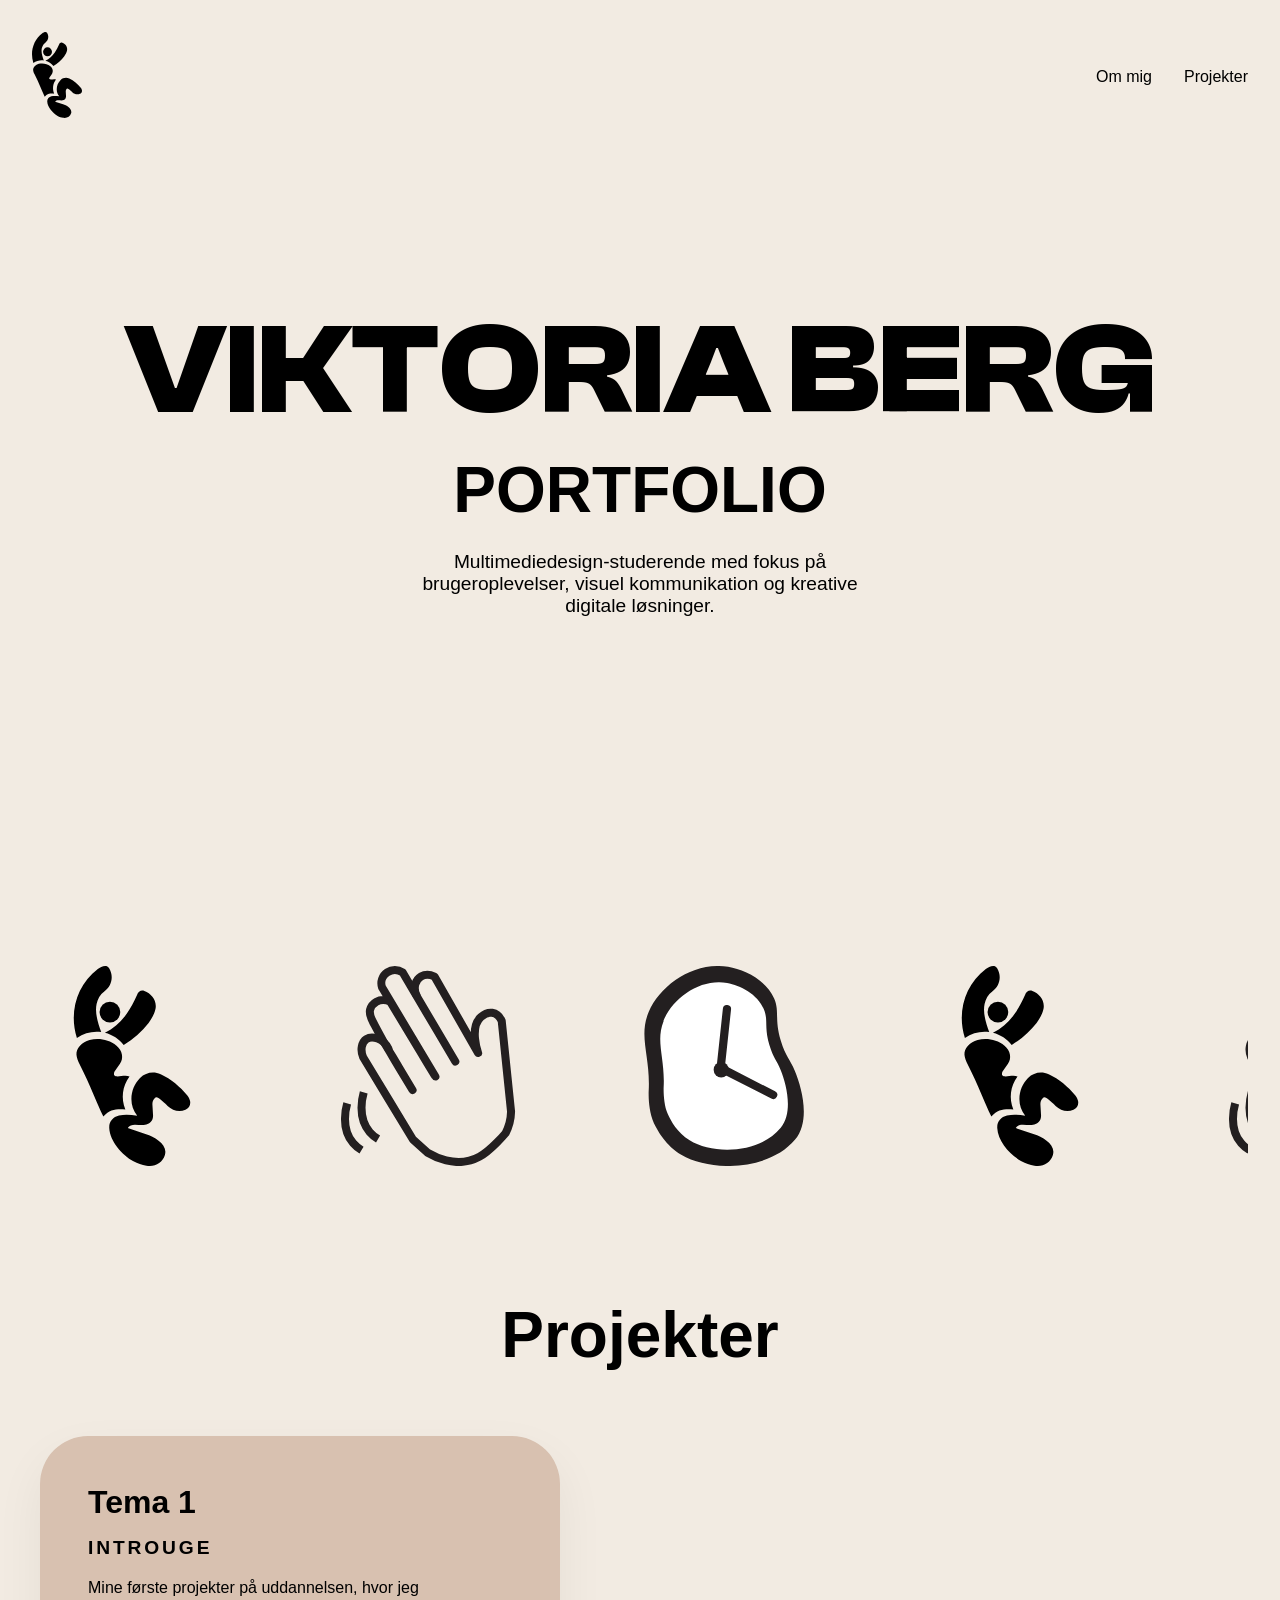
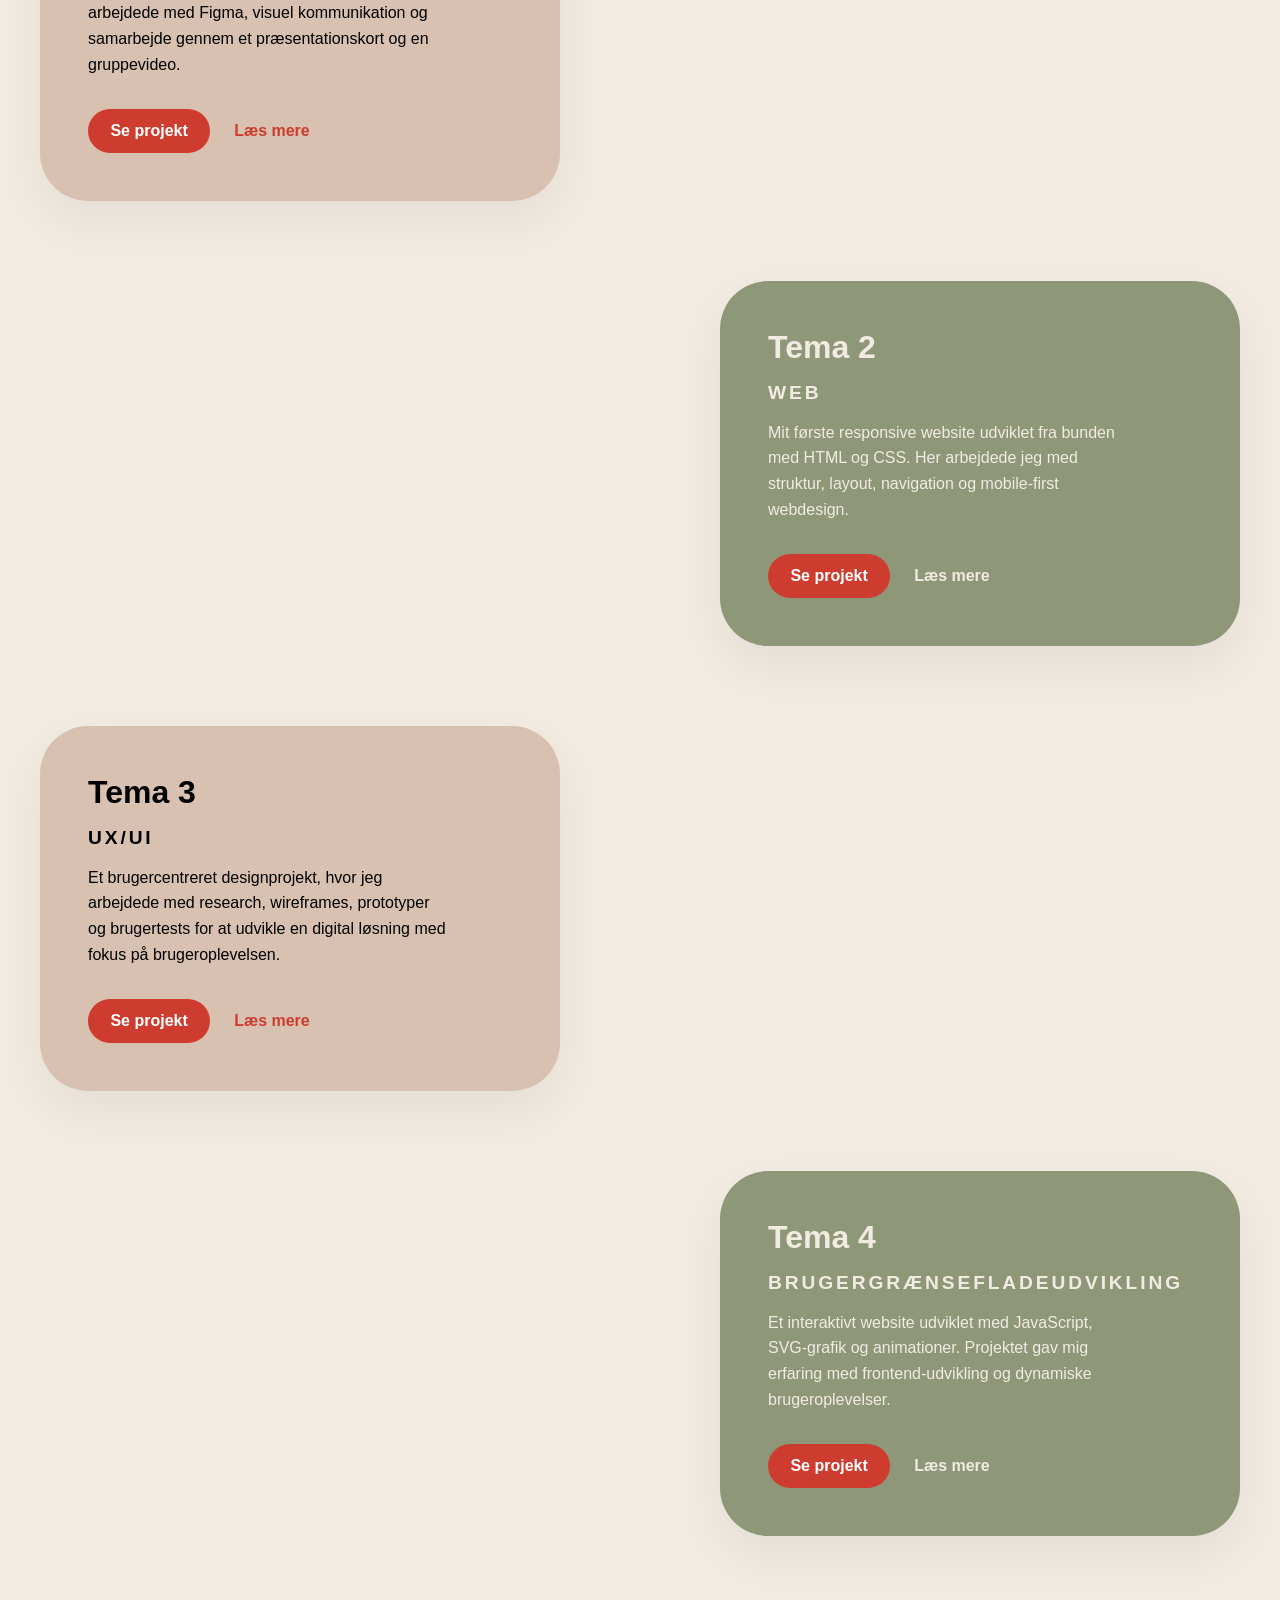
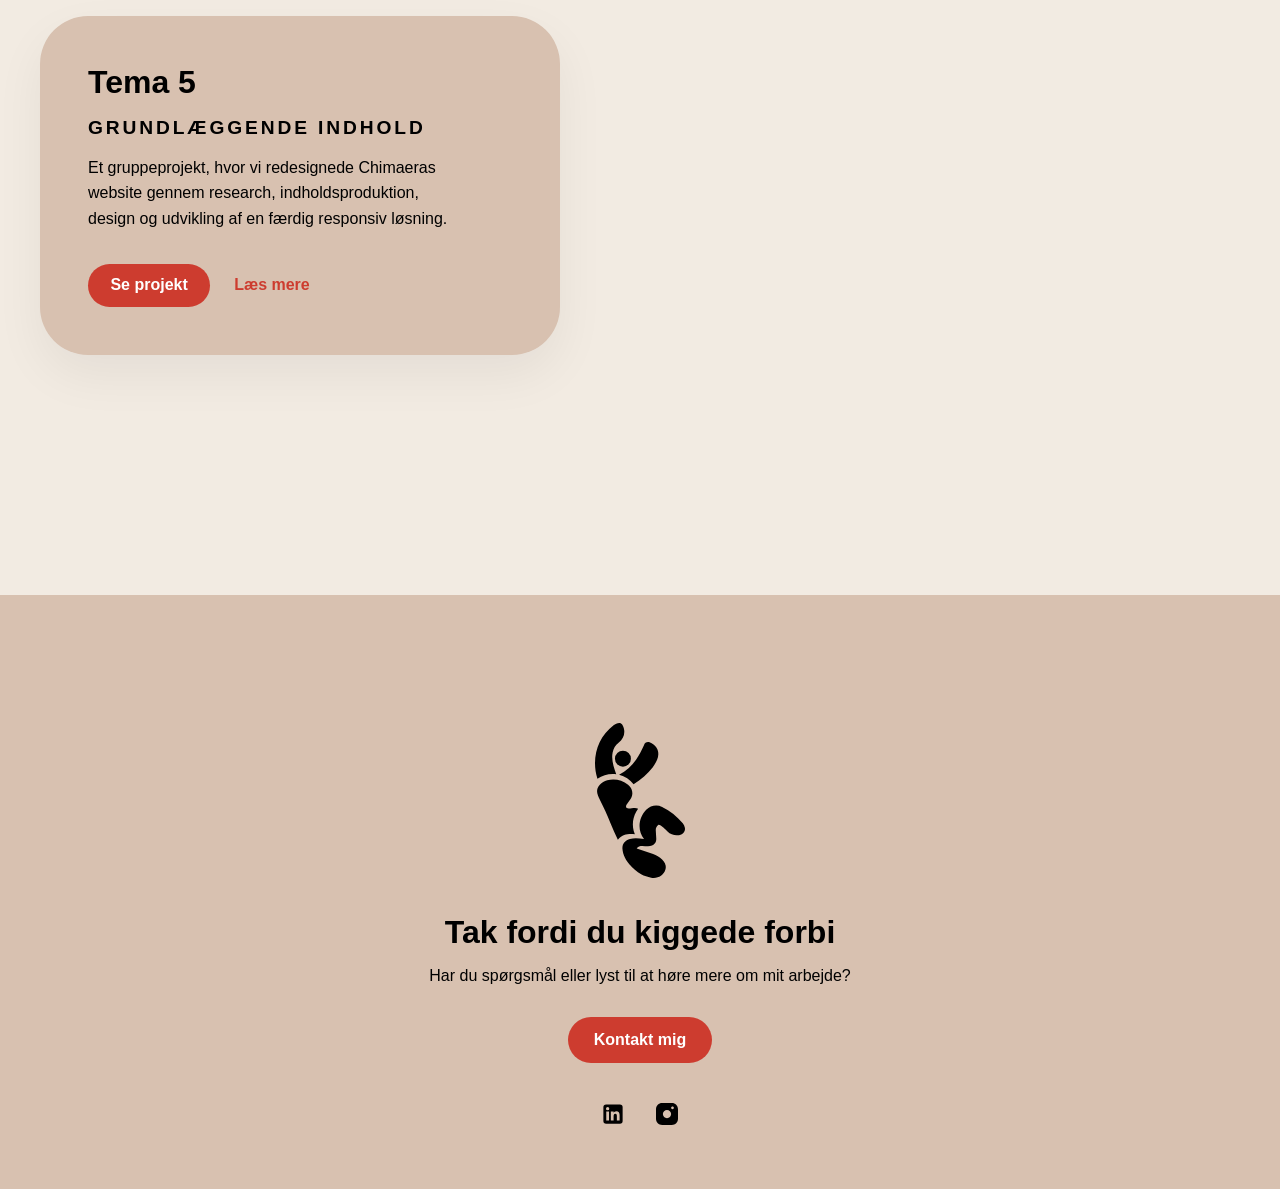
==== commit 45128b3c: "d" ====
--- a/index.html
+++ b/index.html
@@ -83,10 +83,6 @@
 
                 </article>
 
-                <article class="karrussel-card">
-                    <img src="images/min_svg_emergency.svg" alt="emergency">
-
-                </article>
 
                 <article class="karrussel-card">
                     <img src="images/hand_sort.svg" alt="hand">
@@ -103,10 +99,6 @@
 
                 </article>
 
-                <article class="karrussel-card">
-                    <img src="images/min_svg_emergency.svg" alt="emergency">
-
-                </article>
 
                 <article class="karrussel-card">
                     <img src="images/hand_sort.svg" alt="hand">
@@ -117,7 +109,21 @@
                     <img src="images/clock.svg" alt="clock">
 
                 </article>
-
+                <article class="karrussel-card">
+                    <img src="images/logo-sort.svg" alt="logo">
+
+                </article>
+
+
+                <article class="karrussel-card">
+                    <img src="images/hand_sort.svg" alt="hand">
+
+                </article>
+
+                <article class="karrussel-card">
+                    <img src="images/clock.svg" alt="clock">
+
+                </article>
             </div>
         </section>
 
--- a/css/general.css
+++ b/css/general.css
@@ -217,7 +217,7 @@
   top: 0;
   left: 0;
   width: 100%;
-  z-index: 1;
+  z-index: -1;
   pointer-events: none;
   overflow: visible;
 }
@@ -230,5 +230,5 @@
 header,
 footer {
   position: relative;
-  z-index: 2;
-}
+  z-index: 99999;
+}
--- a/css/index.css
+++ b/css/index.css
@@ -39,7 +39,7 @@
 
 .karrussel-track {
   display: flex;
-  gap: 1rem;
+  gap: 6rem;
   width: max-content;
   animation: slide 20s linear infinite;
 }
@@ -50,8 +50,8 @@
 
 .karrussel-card img {
   width: 100%;
-  height: 100px;
-  border-radius: 2rem;
+  height: 200px;
+  border-radius: 4rem;
 }
 
 @keyframes slide {
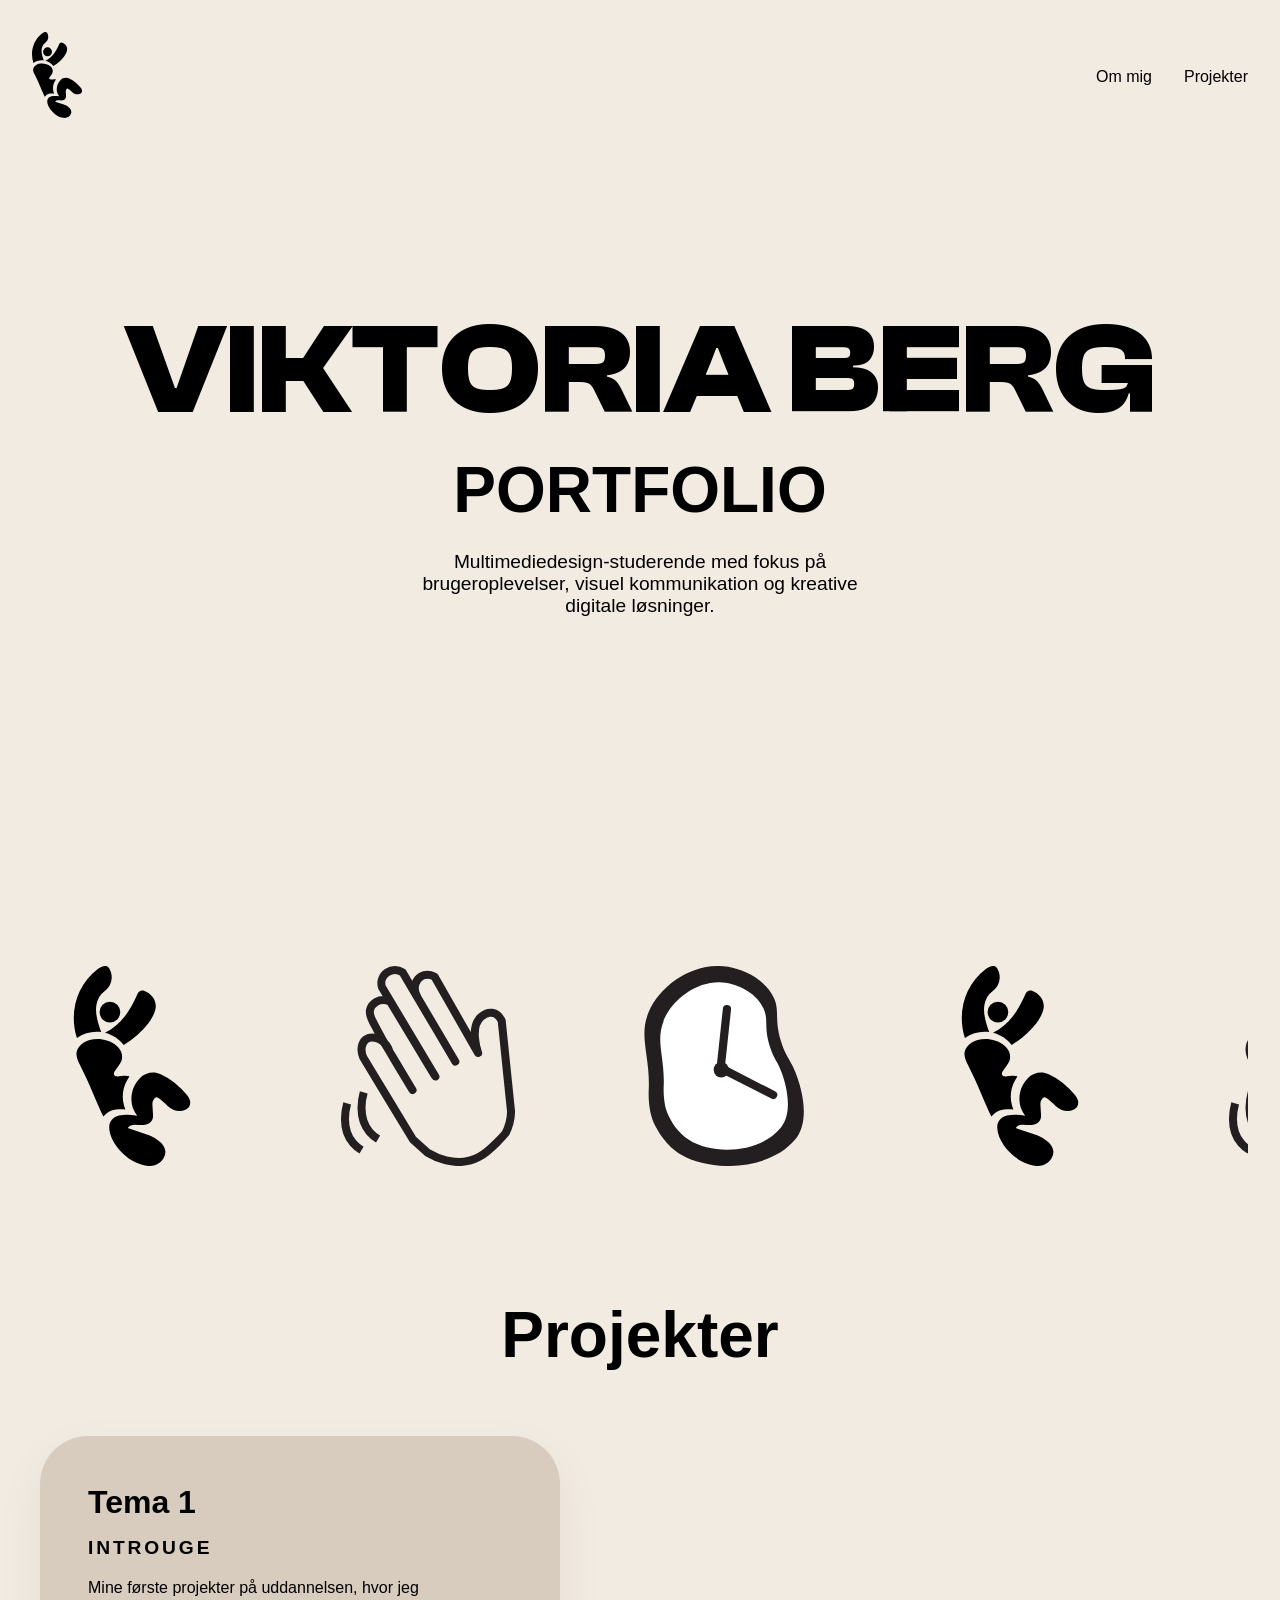
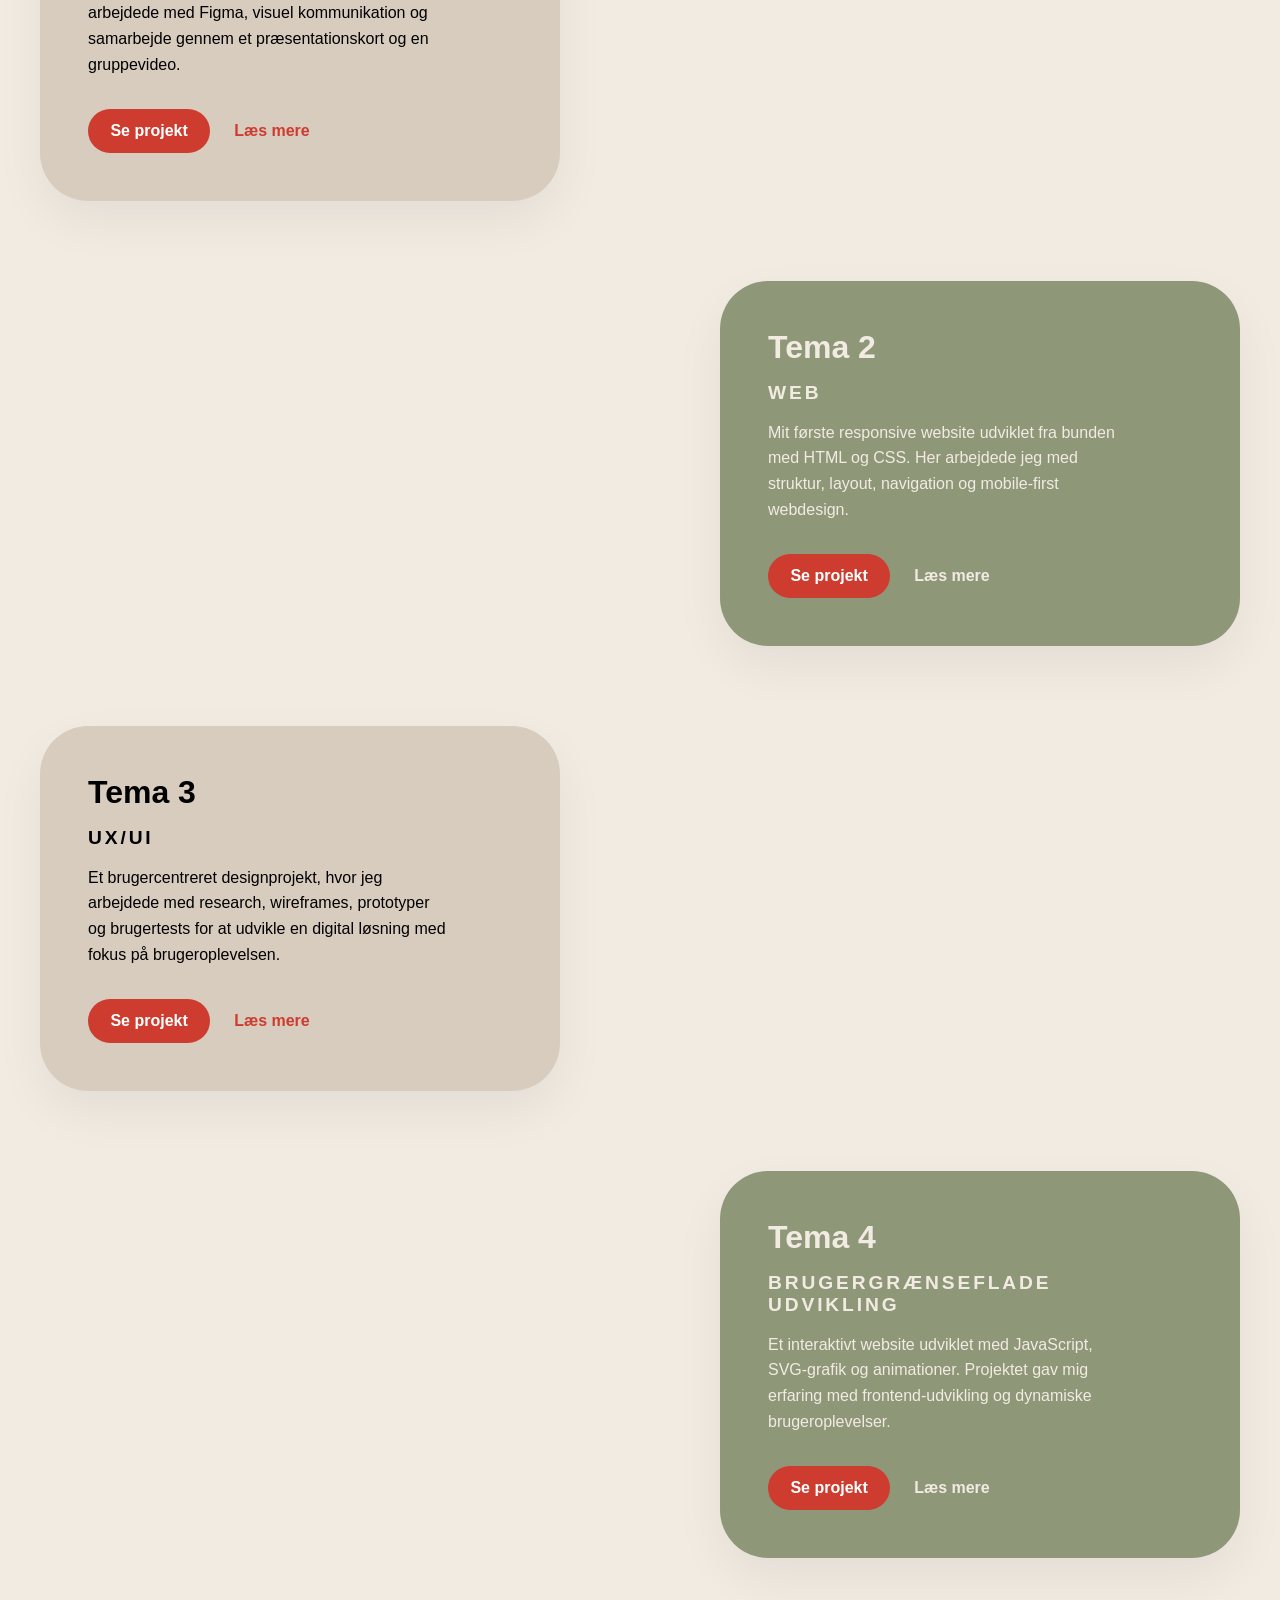
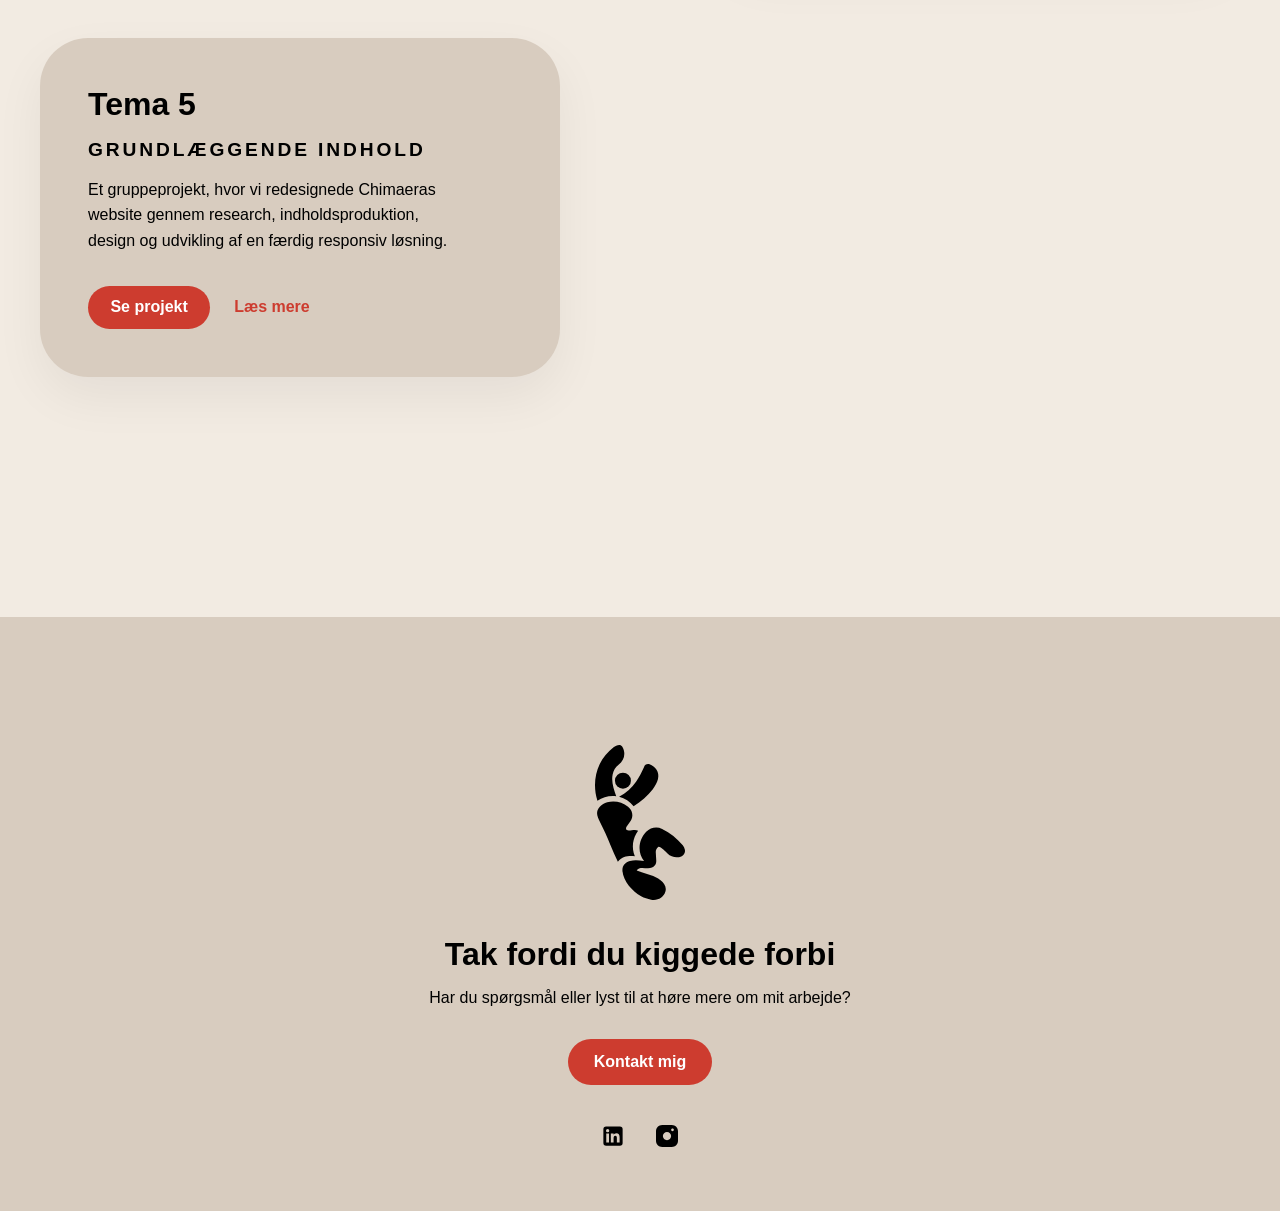
==== commit 033e44f8: "Refactor code structure for improved readability and maintainability" ====
--- a/index.html
+++ b/index.html
@@ -181,7 +181,7 @@
 
             <article class="tema-card">
                 <h3>Tema 4</h3>
-                <h4>Brugergrænsefladeudvikling</h4>
+                <h4>Brugergrænseflade<br>udvikling</h4>
 
                 <p>
                     Et interaktivt website udviklet med JavaScript, SVG-grafik og
--- a/css/custom.css
+++ b/css/custom.css
@@ -1,9 +1,10 @@
 :root {
   /* Farver */
   --baggrund: #f2ebe2;
-  --tekst: #000000;
+  --tekst: hsl(0, 0%, 0%);
+  --tekst2: #f2ebe2;
   --groen: #8f9779;
-  --beige: #d8c1b0;
+  --beige: #d8ccbf;
   --roed: #cd3c2f;
 
   /* Fonte */
--- a/css/general.css
+++ b/css/general.css
@@ -141,11 +141,6 @@
 
 .footer-logo img {
   width: 90px;
-  transition: transform 0.3s ease;
-}
-
-.footer-logo img:hover {
-  transform: rotate(-8deg) scale(1.05);
 }
 
 .footer-content {
@@ -226,9 +221,23 @@
   overflow-x: hidden;
 }
 
-main,
-header,
+/*Positioning / z index to fix drop down menu problem*/
+
+header {
+  position: relative;
+  z-index: 10000;
+}
+
+main {
+  position: relative;
+  z-index: 2;
+}
+
 footer {
   position: relative;
-  z-index: 99999;
-}
+  z-index: 2;
+}
+
+#dropdown-menu {
+  z-index: 10001;
+}
--- a/css/index.css
+++ b/css/index.css
@@ -8,6 +8,7 @@
   margin: 0 auto;
   padding-top: 8rem;
   text-align: center;
+  animation: heroFade 2s ease forwards;
 }
 
 .hero-content {
@@ -30,6 +31,18 @@
   font-size: 1.2rem;
 }
 
+@keyframes heroFade {
+  from {
+    opacity: 0;
+    transform: translateY(20px) scale(0.9);
+  }
+
+  to {
+    opacity: 1;
+    transform: translateY(0) scale(1);
+  }
+}
+
 /* KARRUSEL */
 
 .karrussel {
@@ -148,16 +161,43 @@
   color: white;
   padding: 0.8rem 1.4rem;
   border-radius: 999px;
+  transition:
+    background-color 0.3s ease,
+    transform 0.3s ease;
+}
+.tema-links a:last-child {
+  color: var(--tekst);
+  transition:
+    background-color 0.3s ease,
+    transform 0.3s ease;
+}
+.tema-links a:first-child:hover {
+  transform: translateY(-3px);
+  background-color: var(--tekst);
+  color: white;
 }
 
 .tema-links a:last-child {
   color: var(--roed);
 }
-
+.tema-links a:last-child:hover {
+  transform: translateY(-3px);
+  color: var(--tekst);
+}
 .tema-card:nth-of-type(even) .tema-links a:last-child {
   color: var(--baggrund);
-}
-
+
+  transition:
+    background-color 0.3s ease,
+    transform 0.3s ease;
+}
+.tema-card:nth-of-type(even) .tema-links a:last-child:hover {
+  color: var(--tekst);
+
+  transition:
+    background-color 0.3s ease,
+    transform 0.3s ease;
+}
 /* MOBILE */
 
 @media (max-width: 800px) {
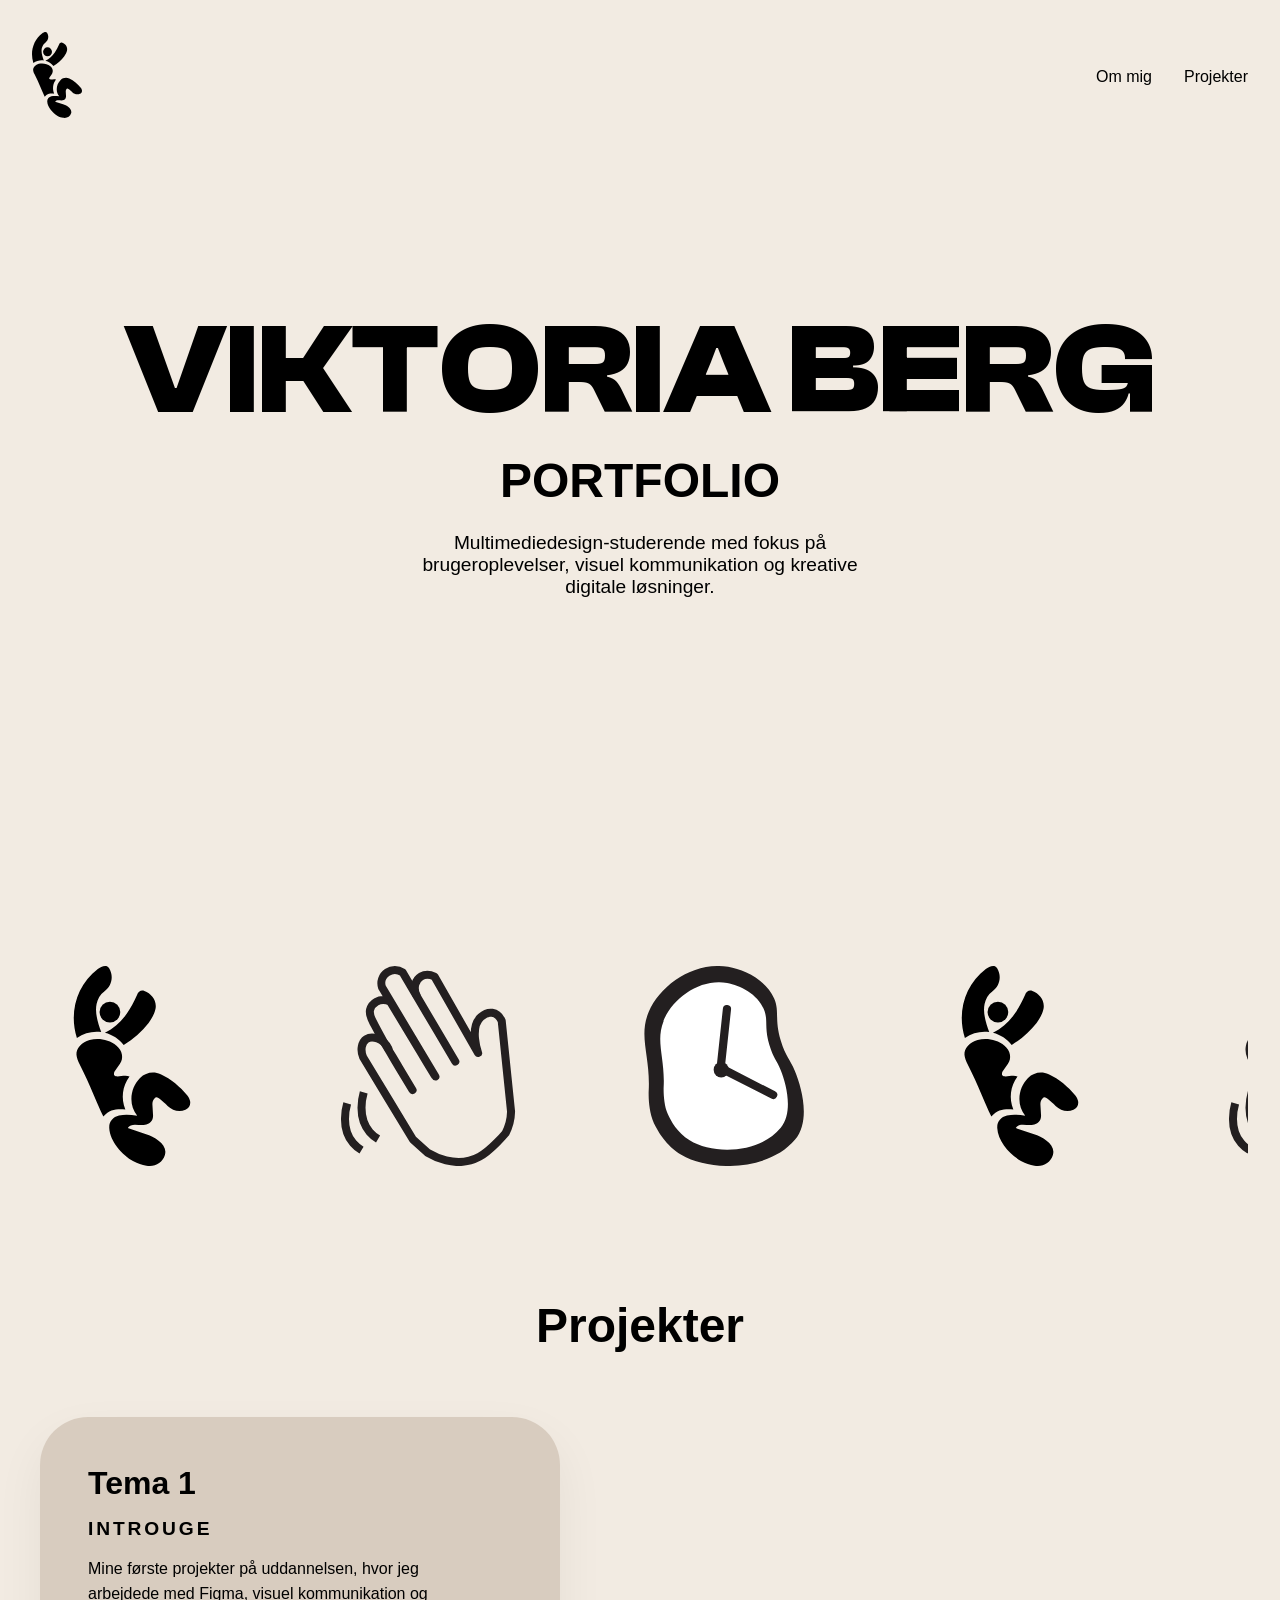
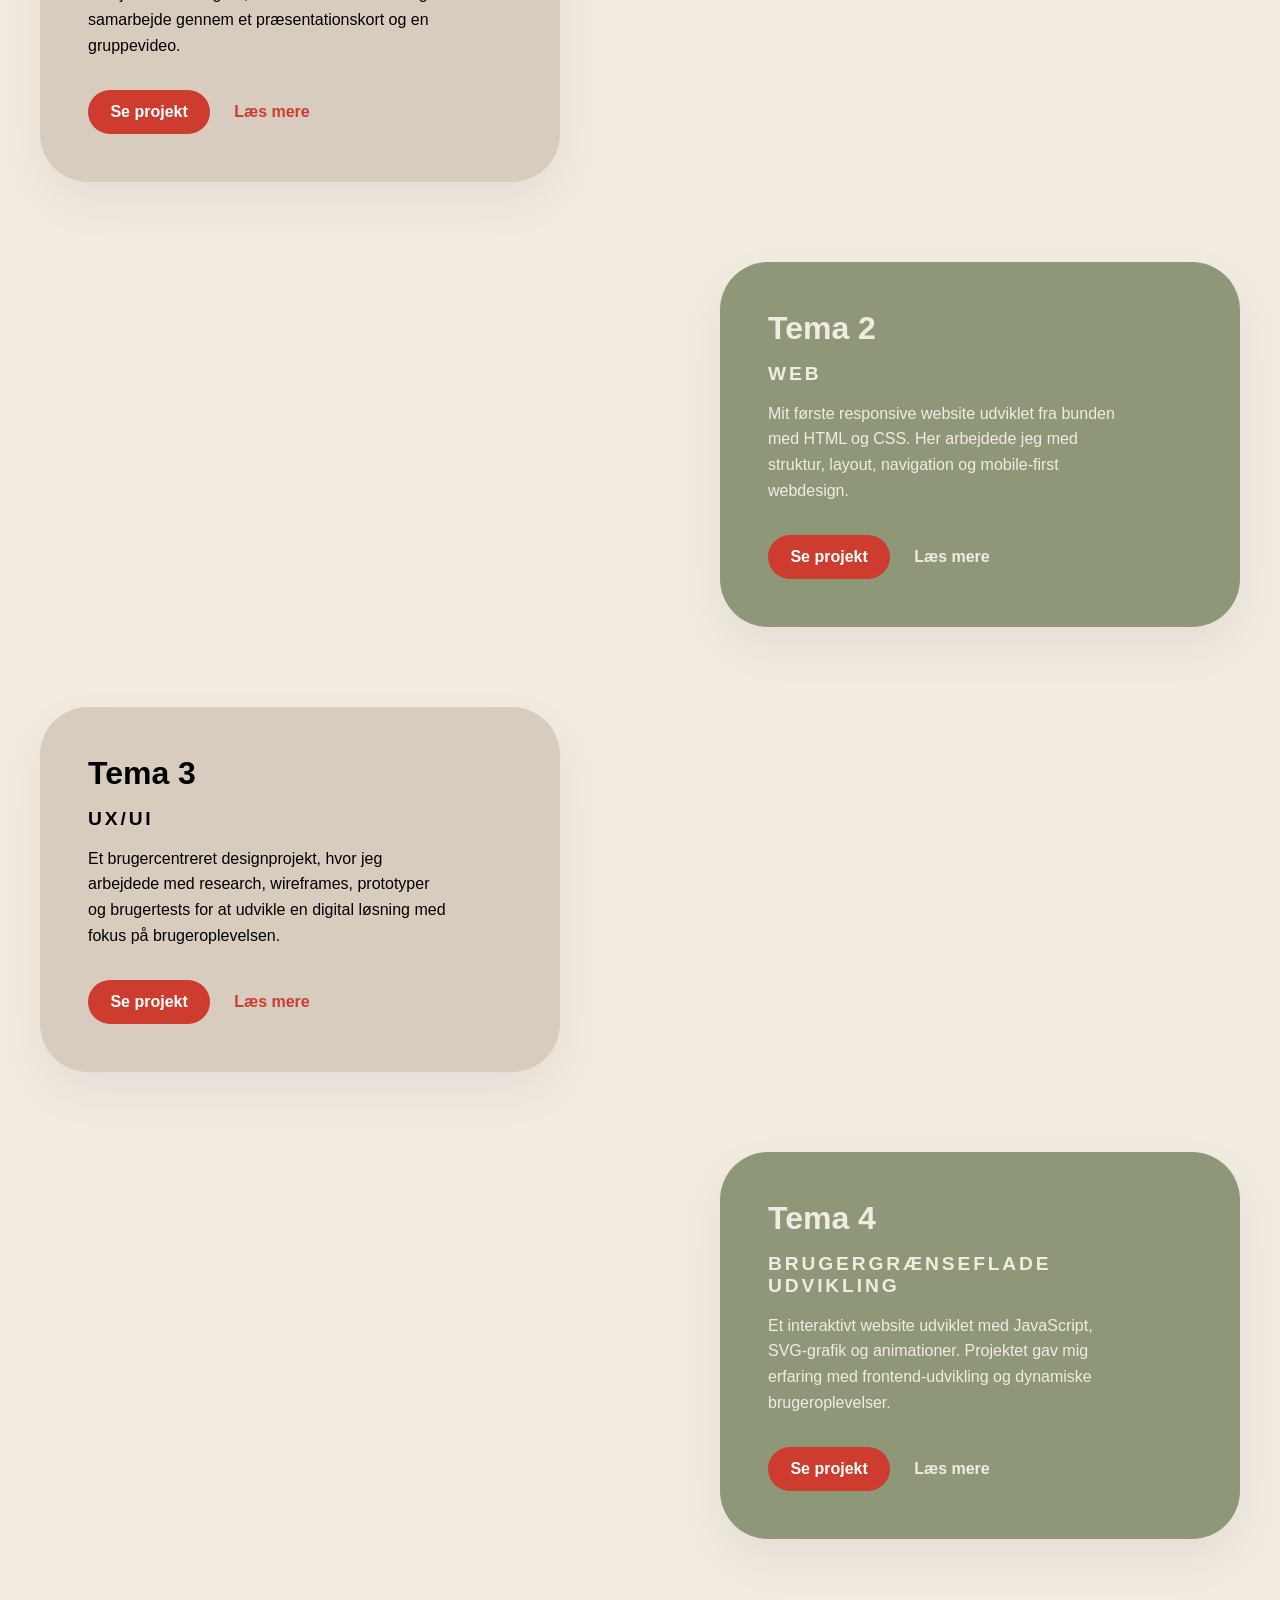
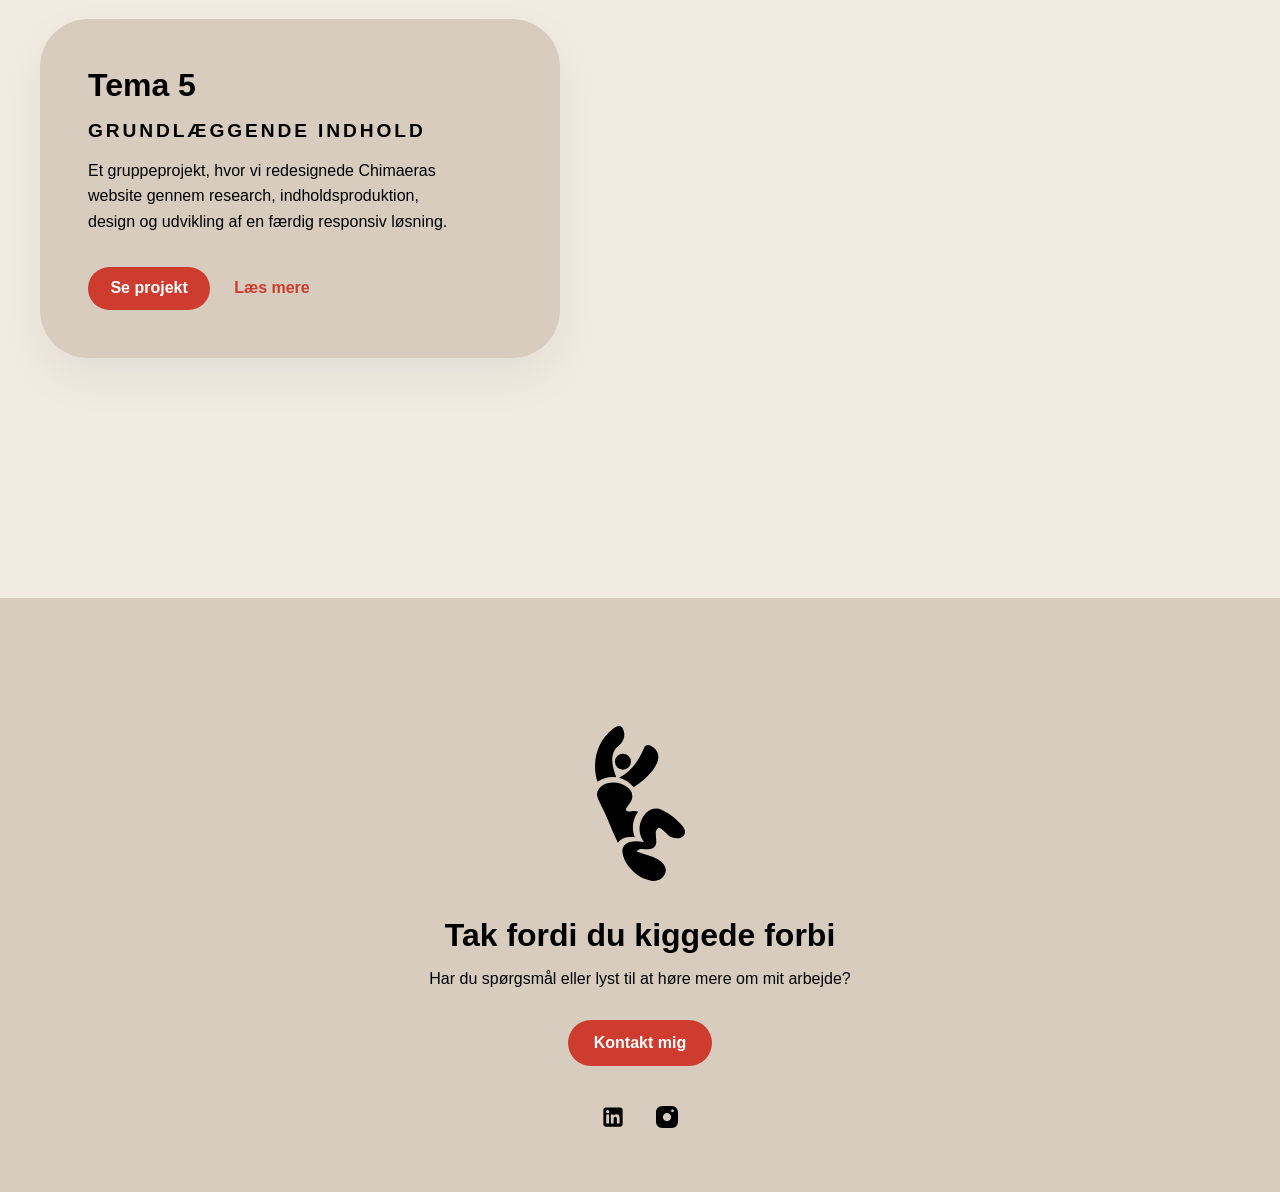
==== commit e32b269e: "Add burger menu functionality and adjust heading sizes for improved layout" ====
--- a/index.html
+++ b/index.html
@@ -26,7 +26,11 @@
                 <img src="images/logo-sort.svg" alt="Viktoria Berg logo sort">
             </a>
         </div>
-
+        <button class="burger-btn" id="burger-btn" aria-label="Åbn menu">
+            <span></span>
+            <span></span>
+            <span></span>
+        </button>
         <nav>
             <ul>
                 <li><a href="om-mig.html">Om mig</a></li>
--- a/css/custom.css
+++ b/css/custom.css
@@ -14,7 +14,7 @@
 
   /* Størrelser */
   --h1: 8rem;
-  --h2: 4rem;
+  --h2: 3rem;
   --h3: 2rem;
   --h4: 1.8rem;
   --tekststorrelse: 1rem;
--- a/css/general.css
+++ b/css/general.css
@@ -78,6 +78,7 @@
 nav a {
   text-decoration: none;
   font-family: var(--font-tekst);
+  font-size: var(--tekststorrelse);
 }
 
 /* DROPDOWN */
@@ -126,6 +127,10 @@
   text-decoration: none;
   white-space: nowrap;
 }
+/* BURGER MENU*/
+.burger-btn {
+  display: none;
+}
 
 /* FOOTER */
 
@@ -241,3 +246,58 @@
 #dropdown-menu {
   z-index: 10001;
 }
+
+/*MOBILE LAYOUT*/
+
+/*BURGER MENU*/
+@media (max-width: 800px) {
+  .burger-btn {
+    display: flex;
+    flex-direction: column;
+    gap: 6px;
+    background: none;
+    border: none;
+    cursor: pointer;
+    z-index: 10002;
+  }
+
+  .burger-btn span {
+    width: 28px;
+    height: 3px;
+    background: var(--tekst);
+    border-radius: 999px;
+    transition: 0.3s ease;
+  }
+
+  nav {
+    display: none;
+    position: absolute;
+    top: 100%;
+    right: 1.5rem;
+    background: var(--beige);
+    padding: 1.5rem;
+    border-radius: 1.5rem;
+    z-index: 10001;
+  }
+
+  nav.active {
+    display: block;
+  }
+
+  nav ul {
+    flex-direction: column;
+    gap: 1rem;
+  }
+
+  .burger-btn.active span:nth-child(1) {
+    transform: rotate(45deg) translate(6px, 6px);
+  }
+
+  .burger-btn.active span:nth-child(2) {
+    opacity: 0;
+  }
+
+  .burger-btn.active span:nth-child(3) {
+    transform: rotate(-45deg) translate(7px, -7px);
+  }
+}
--- a/css/index.css
+++ b/css/index.css
@@ -8,6 +8,8 @@
   margin: 0 auto;
   padding-top: 8rem;
   text-align: center;
+  opacity: 0;
+  transform: translateY(20px) scale(0.9);
   animation: heroFade 2s ease forwards;
 }
 
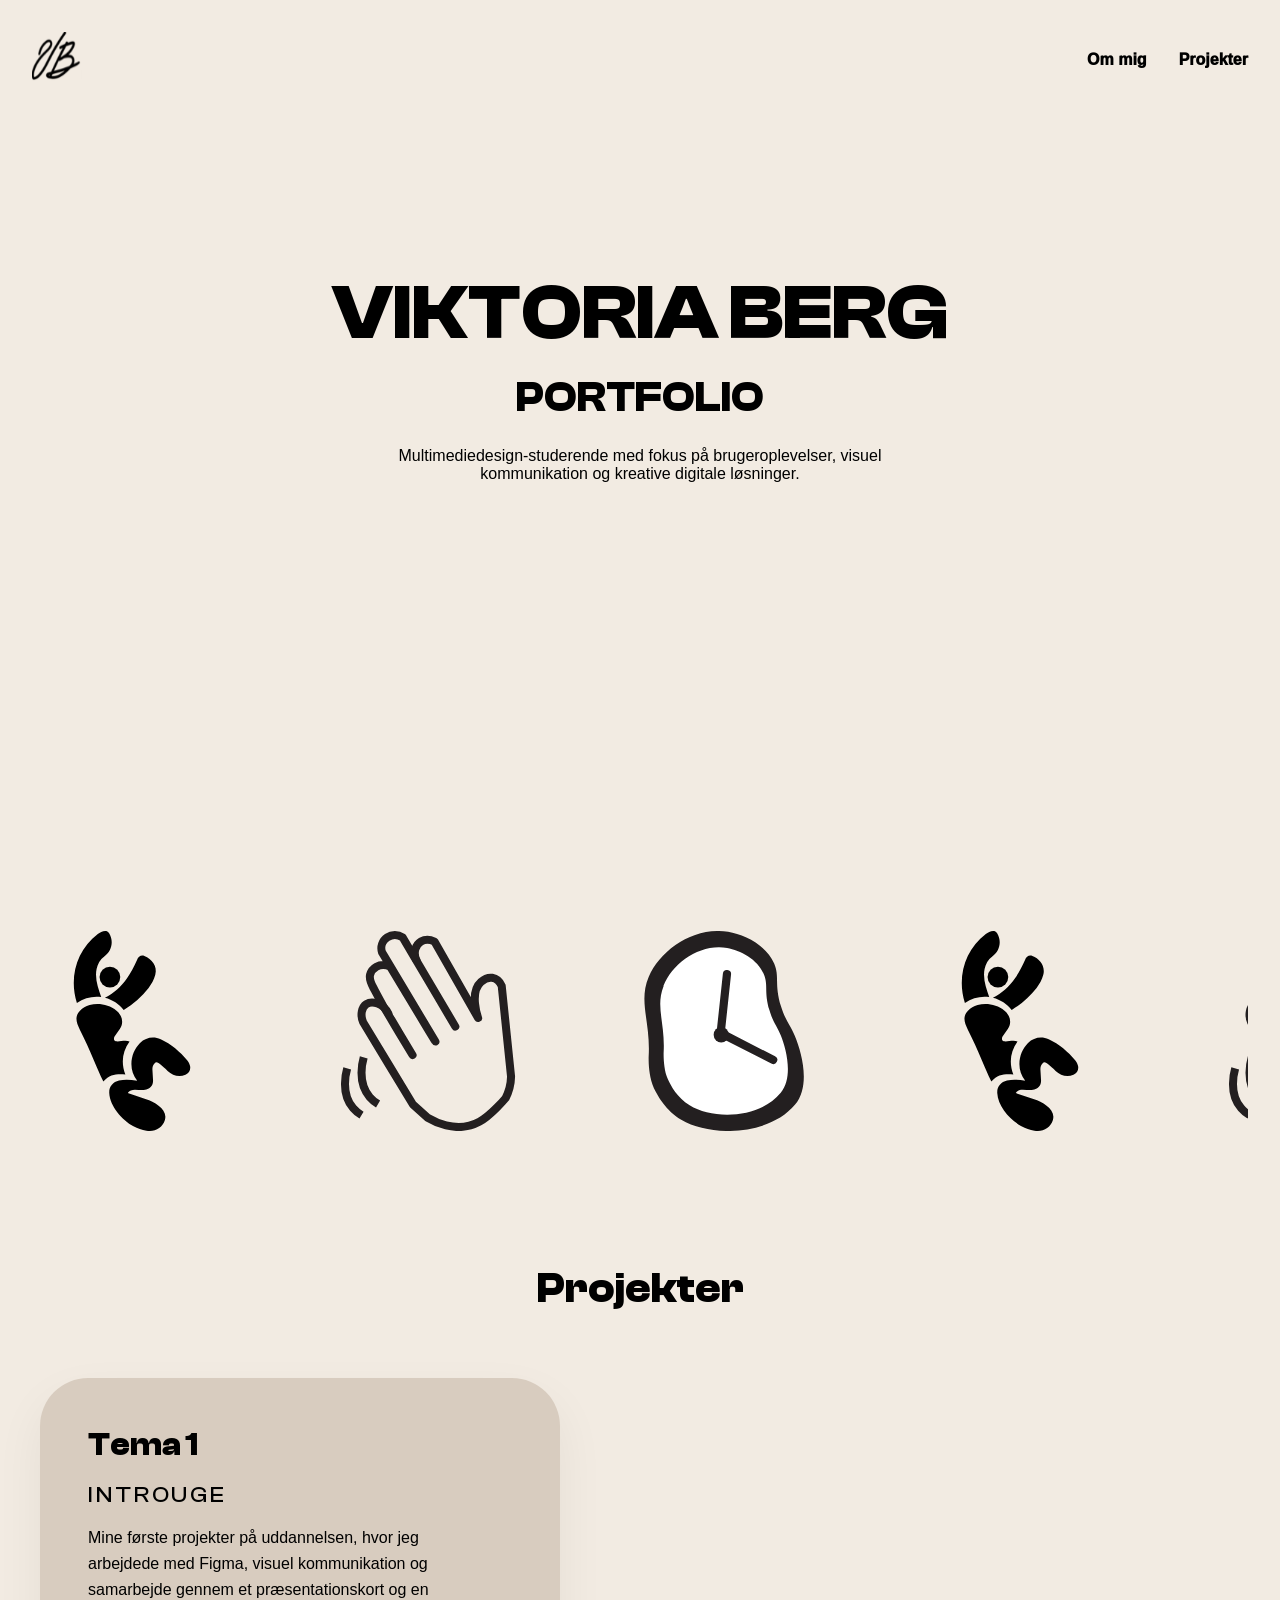
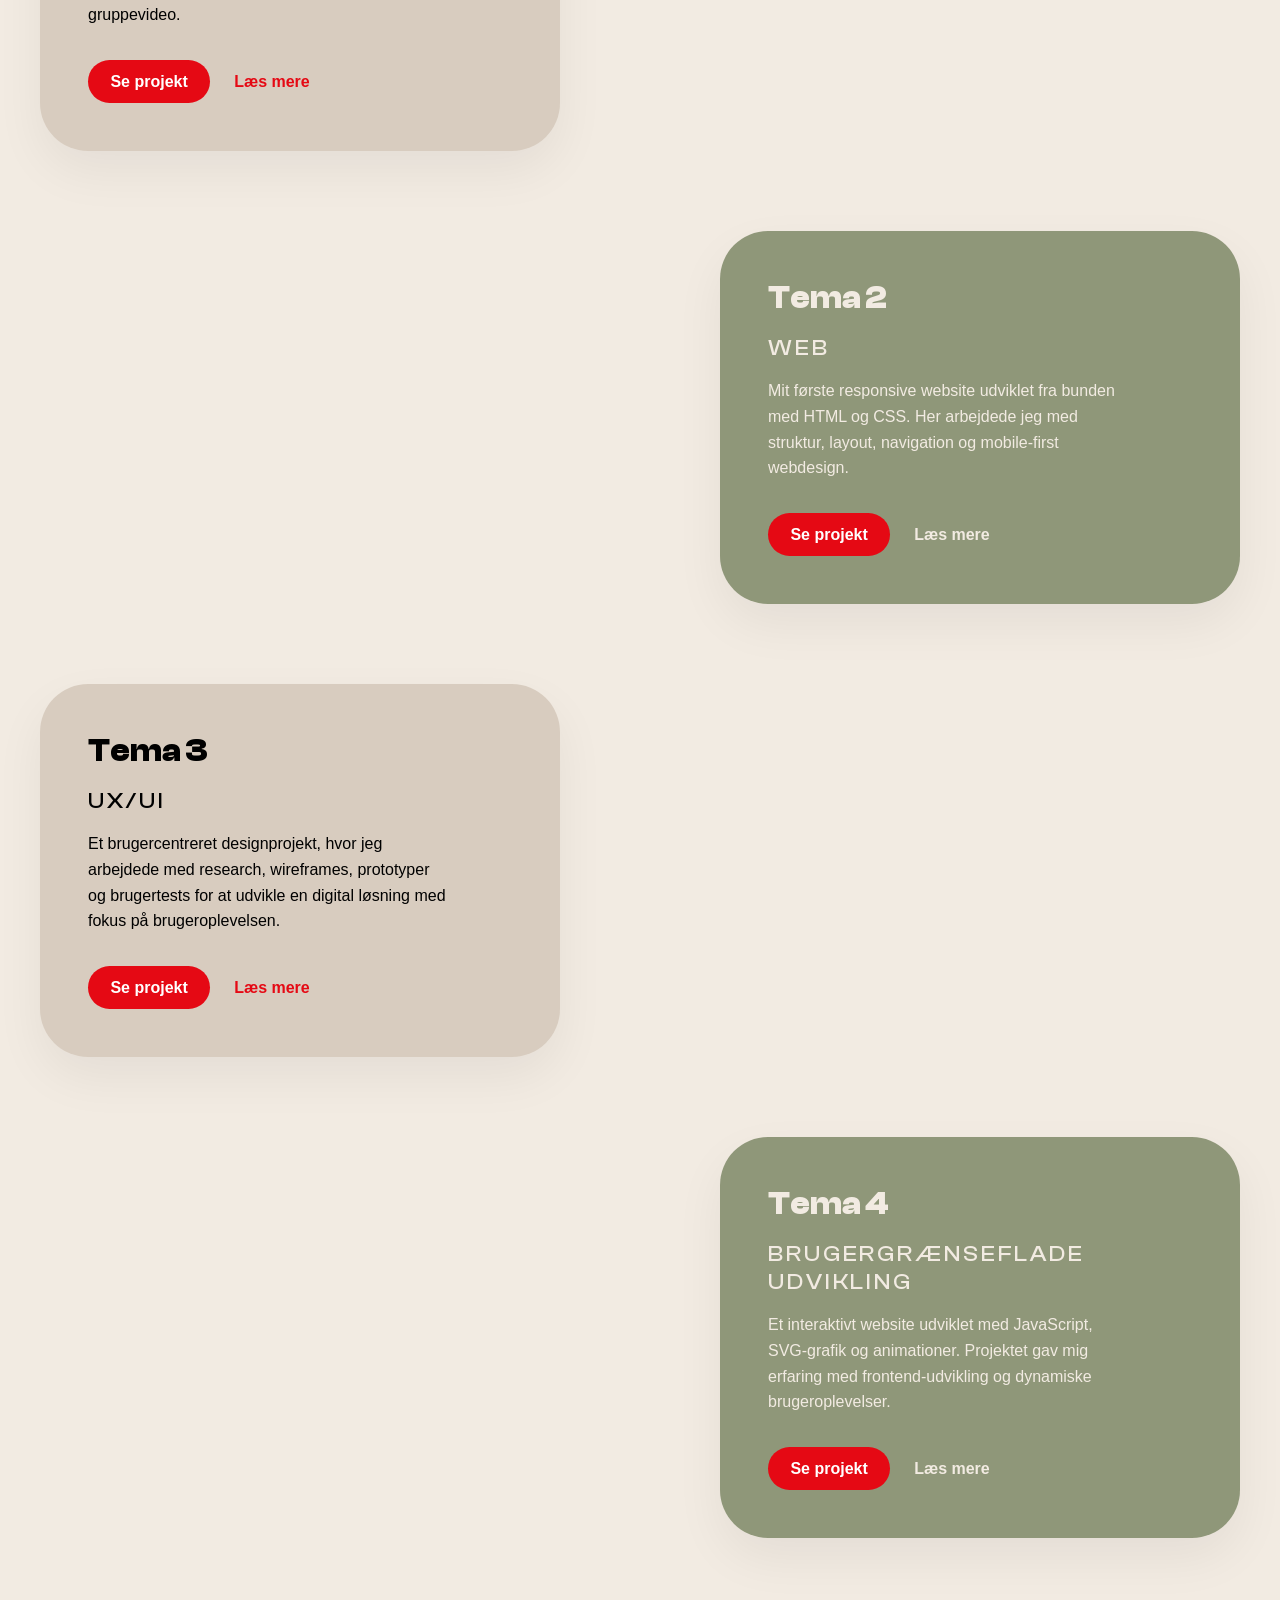
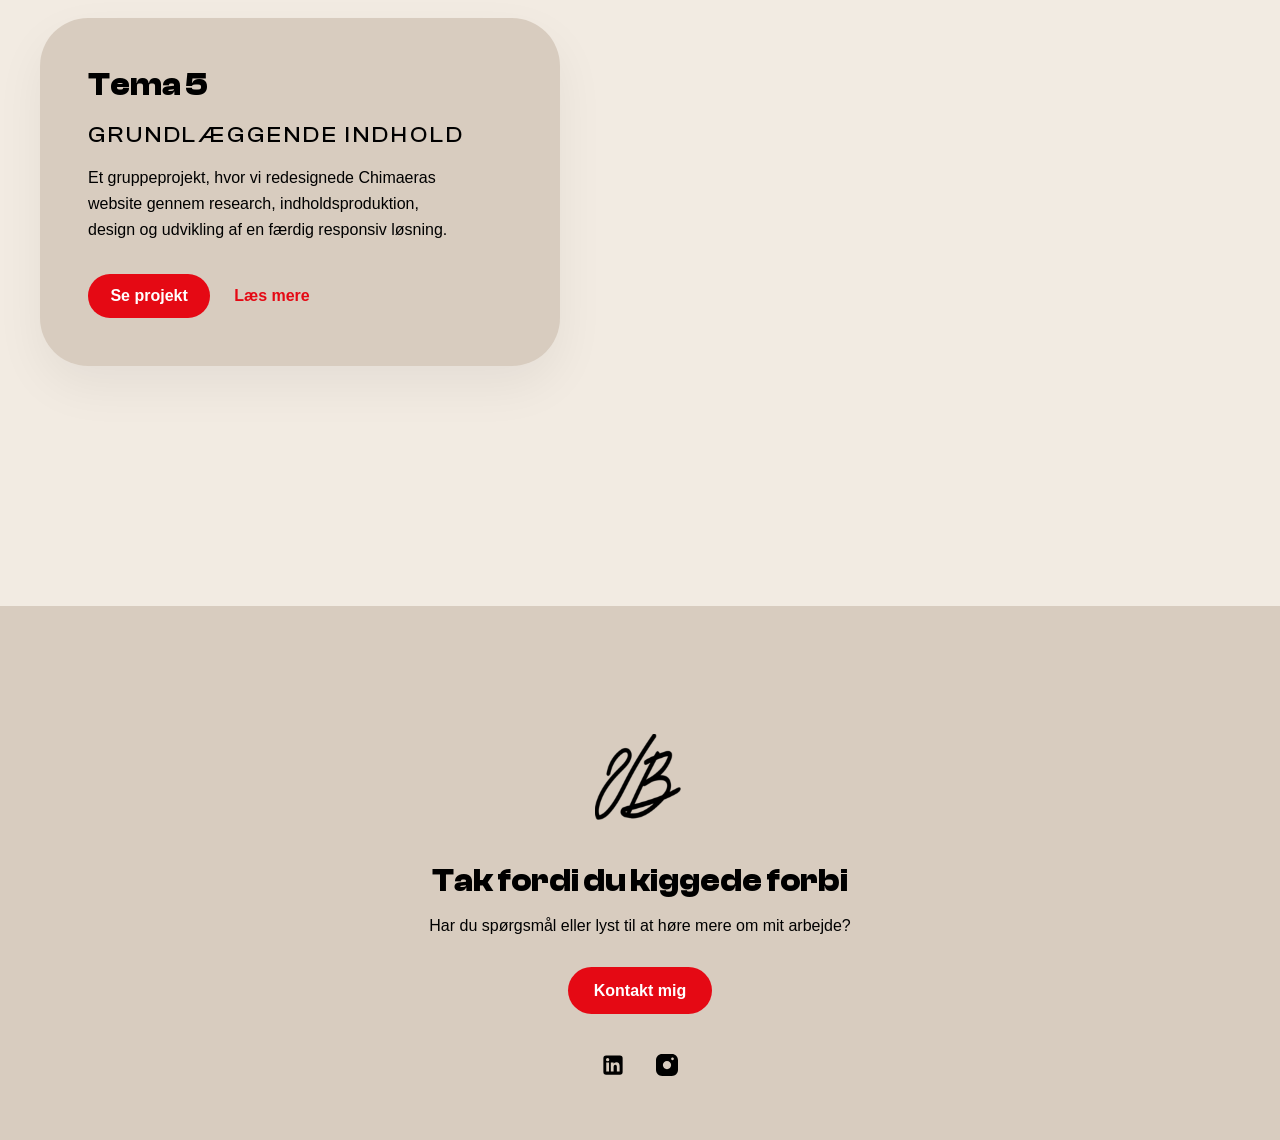
==== commit bd78e1ea: "Update portfolio without large video" ====
--- a/index.html
+++ b/index.html
@@ -23,7 +23,7 @@
 
         <div class="logo">
             <a href="index.html">
-                <img src="images/logo-sort.svg" alt="Viktoria Berg logo sort">
+                <img src="images/logo-sort2.svg" alt="Viktoria Berg logo sort">
             </a>
         </div>
         <button class="burger-btn" id="burger-btn" aria-label="Åbn menu">
@@ -222,7 +222,7 @@
 
         <div class="footer-logo">
             <a href="index.html">
-                <img src="images/logo-sort.svg" alt="Viktoria Berg logo">
+                <img src="images/logo-sort2.svg" alt="Viktoria Berg logo">
             </a>
         </div>
 
@@ -260,7 +260,7 @@
         class="curved-line">
         <path
             d="M479.792 10.1235L374.072 125.714C50.6522 479.329 137.574 1041.45 552.695 1280.86L751.369 1395.44C859.372 1457.73 992.339 1457.94 1100.54 1395.99C1309.64 1276.27 1574.39 1398.43 1619 1635.22L1686.19 1991.9C1730.11 2225.09 1634.53 2462.54 1441.31 2600.27L935.78 2960.59C684.431 3139.74 335.28 3080.01 157.782 2827.49L80.8983 2718.11C-5.55716 2595.11 -7.06838 2431.5 77.1004 2306.92C182.88 2150.37 391.213 2101.38 555.673 2194.4L581.363 2208.93C749.906 2304.26 824.276 2507.87 756.853 2689.39L447.707 3521.68C376.377 3713.71 420.792 3929.62 562.135 4077.9L610.345 4128.48C785.393 4312.13 1075.38 4321.46 1261.87 4149.44C1450.03 3975.89 1743.11 3987.16 1917.39 4174.65L1951.52 4211.37C2091.46 4361.93 2128.49 4581.28 2045.73 4769.44L1868.91 5171.42C1750.68 5440.19 1492.71 5620.84 1199.71 5640.05L1045.54 5650.15C968 5655.23 891.02 5633.93 827.128 5589.7L718.654 5514.61C576.595 5416.27 574.276 5207.07 714.12 5105.6C829.546 5021.85 991.493 5051.14 1070.28 5170.01L1624.5 6006.18C1707.72 6131.73 1720.54 6291.25 1658.45 6428.48C1591.85 6575.7 1449.56 6674.25 1288.33 6684.85L1233.55 6688.45C1043.35 6700.96 874.556 6814.76 791.649 6986.4L747.343 7078.12"
-            stroke="#D8CCBF" stroke-width="50" stroke-linejoin="round" />
+            stroke="#D8CCBF" stroke-width="50" stroke-linejoin="round"   stroke-linecap="round" />
     </svg>
 
     <script src="js/menu.js"></script>
--- a/css/custom.css
+++ b/css/custom.css
@@ -1,21 +1,21 @@
 :root {
   /* Farver */
   --baggrund: #f2ebe2;
-  --tekst: hsl(0, 0%, 0%);
+  --tekst: #000000;
   --tekst2: #f2ebe2;
   --groen: #8f9779;
   --beige: #d8ccbf;
-  --roed: #cd3c2f;
+  --roed: #E50914;
 
   /* Fonte */
   --font-display: "Clash Display", sans-serif;
-  --font-overskrift: "Figtree", sans-serif;
+  --font-overskrift: "Clash Display", sans-serif;
   --font-tekst: "Host Grotesk", sans-serif;
 
   /* Størrelser */
-  --h1: 8rem;
-  --h2: 3rem;
-  --h3: 2rem;
-  --h4: 1.8rem;
-  --tekststorrelse: 1rem;
-}
+  --h1: clamp(3.5rem, 6vw, 8rem);
+  --h2: clamp(2.2rem, 4vw, 2.6rem);
+  --h3: clamp(1.6rem, 3vw, 2rem);
+  --h4: clamp(1.3rem, 2.2vw, 1.4rem);
+  --tekststorrelse: clamp(0.95rem, 1.4vw, 1rem);
+}
--- a/css/general.css
+++ b/css/general.css
@@ -7,10 +7,13 @@
   background-color: var(--baggrund);
   color: var(--tekst);
   font-family: var(--font-tekst);
+    overflow-x: hidden;
 }
 
 main {
   padding: 2rem;
+ position: relative;
+  z-index: 2;
 }
 
 h1,
@@ -60,6 +63,8 @@
   justify-content: space-between;
   align-items: center;
   padding: 2rem;
+  position: relative;
+  z-index: 10000;
 }
 
 .logo img {
@@ -79,12 +84,14 @@
   text-decoration: none;
   font-family: var(--font-tekst);
   font-size: var(--tekststorrelse);
+     font-weight: 1000;
 }
 
 /* DROPDOWN */
 
 .dropdown {
   position: relative;
+  
 }
 
 #dropdown-btn {
@@ -92,9 +99,10 @@
   border: none;
   color: var(--tekst);
   font-family: var(--font-tekst);
-  font-size: 1rem;
+  font-size: var(--tekststorrelse);
   cursor: pointer;
   padding: 0;
+    font-weight: 1000;
 }
 
 #dropdown-menu {
@@ -107,8 +115,7 @@
   padding: 1rem;
   border-radius: 1rem;
   min-width: 140px;
-
-  z-index: 9999;
+  z-index: 10001;
   box-shadow: 0 10px 30px rgba(0, 0, 0, 0.08);
 }
 
@@ -126,18 +133,37 @@
   display: block;
   text-decoration: none;
   white-space: nowrap;
+   font-weight: 1000;
 }
 /* BURGER MENU*/
 .burger-btn {
   display: none;
 }
-
+/* ACCESSIBILITY FOCUS */
+button,
+a,
+#dropdown-btn,
+.burger-btn {
+  outline: none;
+}
+
+button:focus-visible,
+a:focus-visible,
+#dropdown-btn:focus-visible,
+.burger-btn:focus-visible,
+#dropdown-menu a:focus-visible,
+nav a:focus-visible {
+  outline: 3px solid var(--roed);
+  outline-offset: 3px;
+}
 /* FOOTER */
 
 footer {
   text-align: center;
   padding: 8rem 2rem 4rem;
   background-color: var(--beige);
+  position: relative;
+  z-index: 2;
 }
 
 .footer-logo {
@@ -222,30 +248,6 @@
   overflow: visible;
 }
 
-body {
-  overflow-x: hidden;
-}
-
-/*Positioning / z index to fix drop down menu problem*/
-
-header {
-  position: relative;
-  z-index: 10000;
-}
-
-main {
-  position: relative;
-  z-index: 2;
-}
-
-footer {
-  position: relative;
-  z-index: 2;
-}
-
-#dropdown-menu {
-  z-index: 10001;
-}
 
 /*MOBILE LAYOUT*/
 
@@ -300,4 +302,43 @@
   .burger-btn.active span:nth-child(3) {
     transform: rotate(-45deg) translate(7px, -7px);
   }
-}
+
+  .dropdown {
+    position: static;
+    width: 100%;
+  }
+
+  #dropdown-menu {
+    position: static;
+    display: none;
+    margin: 0.6rem 0 0;
+    padding: 0.8rem 0;
+    background: var(--baggrund);
+    border-radius: 1rem;
+  }
+
+  #dropdown-menu.show {
+    display: block;
+  }
+
+  #dropdown-menu a {
+    display: block;
+    padding: 0.8rem 1rem;
+    text-decoration: none;
+    color: var(--tekst);
+  }
+
+  #dropdown-menu a + a {
+    margin-top: 0.4rem;
+  }
+
+
+  /* større klikflade for links */
+  nav a,
+  #dropdown-btn {
+    display: block;
+    padding: 0.7rem 1rem;
+    border-radius: 0.8rem;
+  }
+
+}
--- a/css/index.css
+++ b/css/index.css
@@ -30,7 +30,7 @@
   margin-top: 1.5rem;
   max-width: 500px;
   margin-inline: auto;
-  font-size: 1.2rem;
+  font-size: var(--tekststorrelse);
 }
 
 @keyframes heroFade {
@@ -134,7 +134,8 @@
 }
 
 .tema-card h4 {
-  font-size: 1.2rem;
+  font-size: var(--h4);
+  font-weight: 500;
   letter-spacing: 0.18rem;
   text-transform: uppercase;
 }
@@ -213,7 +214,7 @@
   }
 
   .hero h1 {
-    font-size: 4rem;
+    font-size: var(--h1);
     white-space: normal;
   }
 
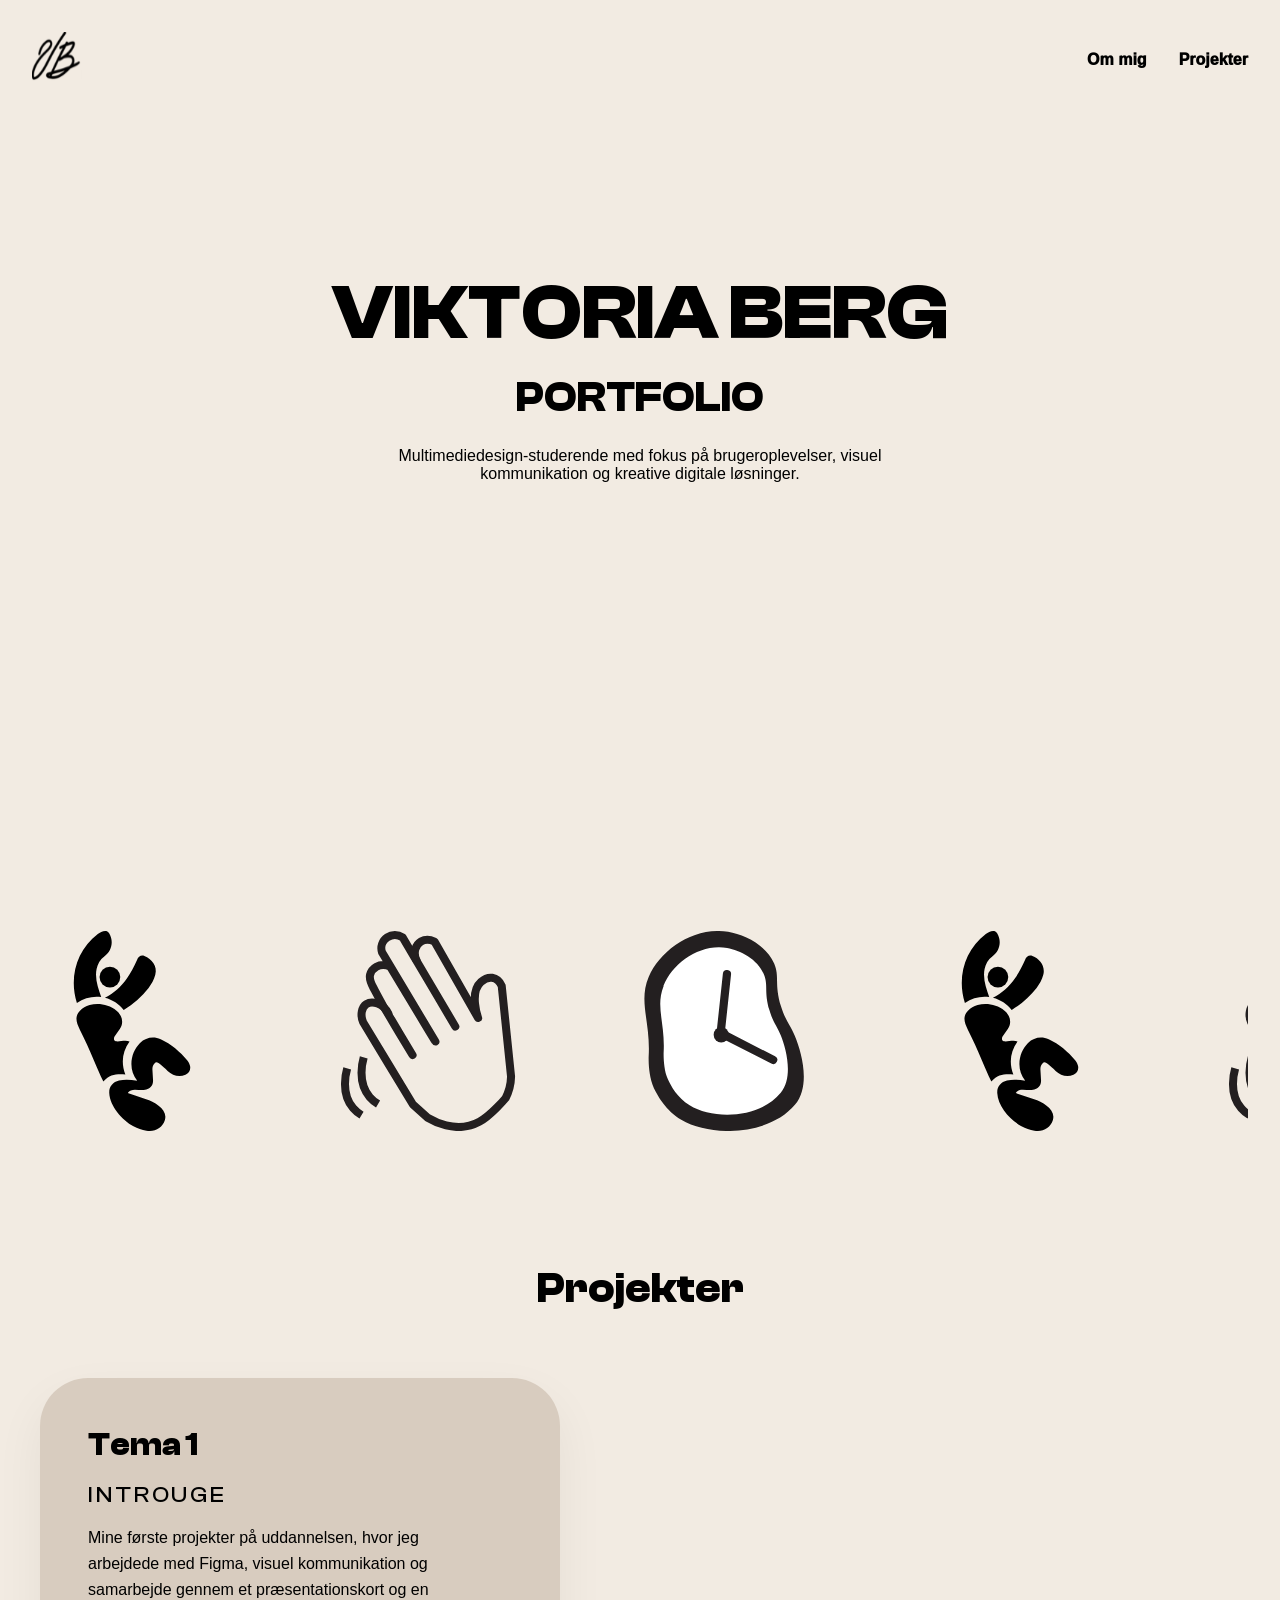
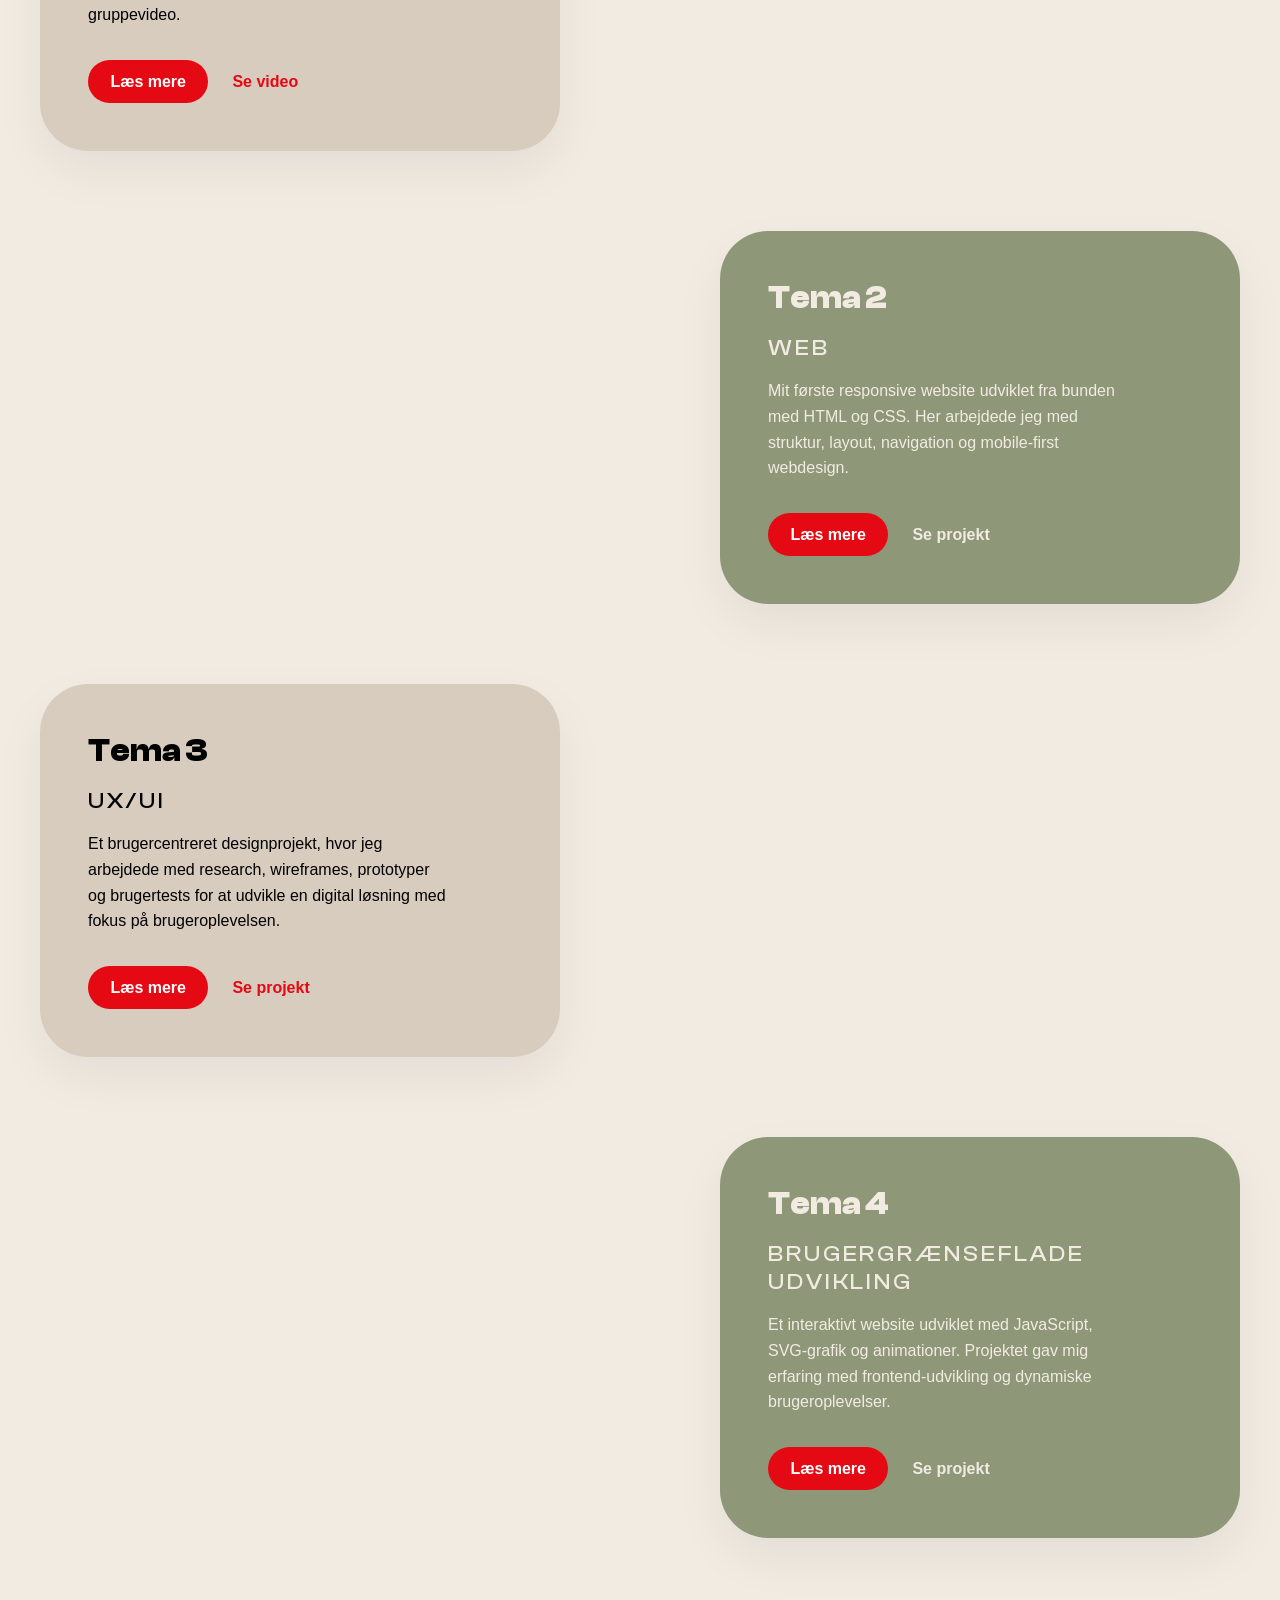
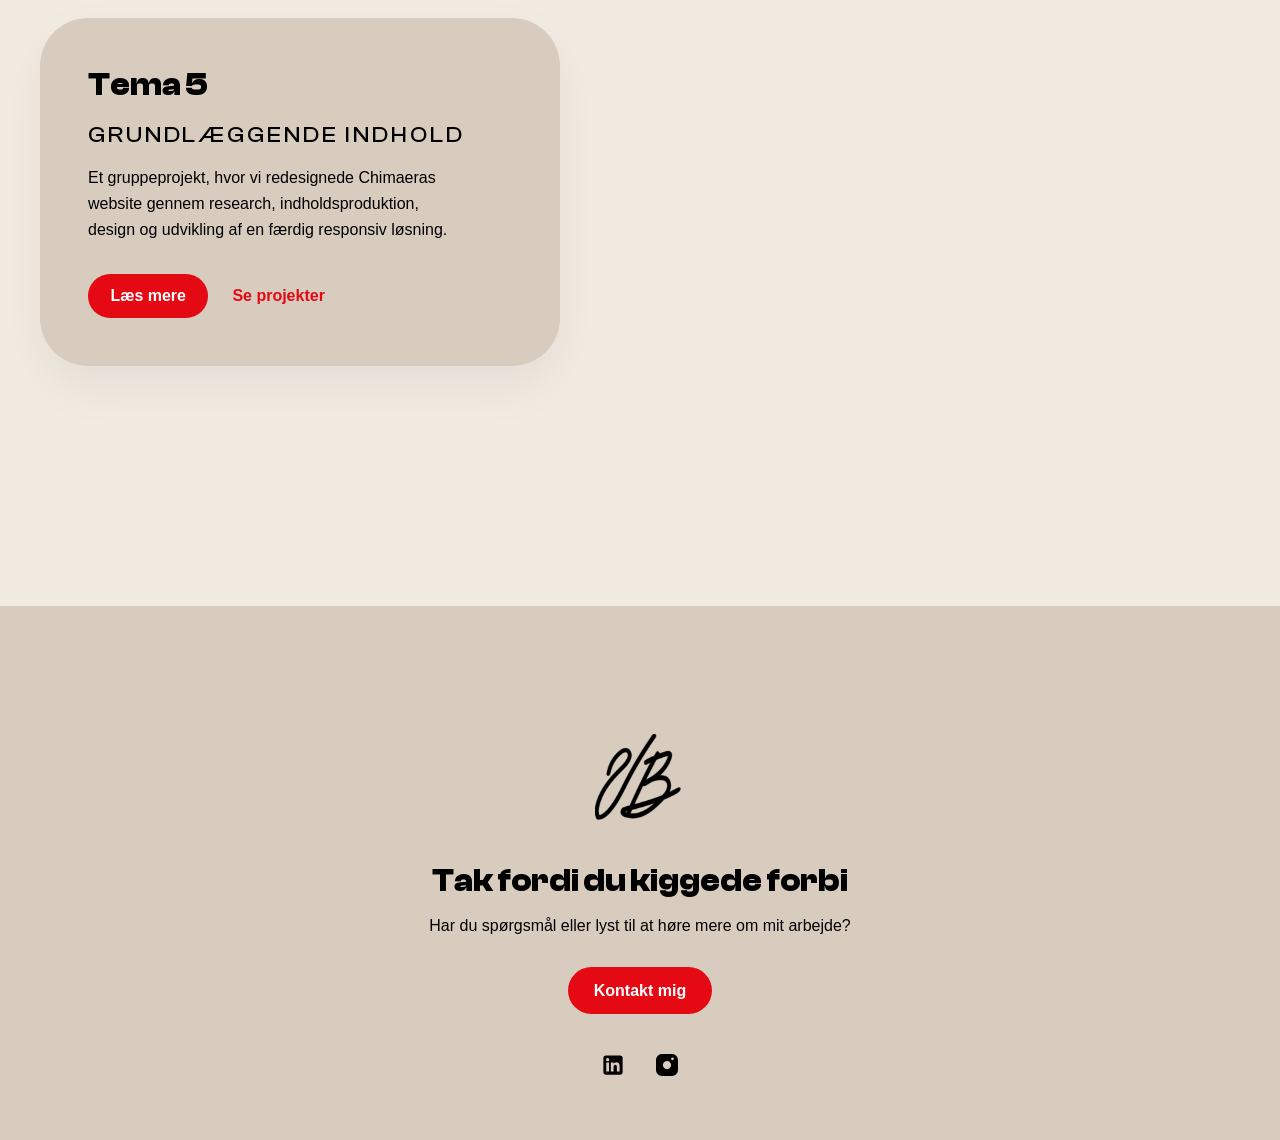
==== commit ef420840: "Update project links to open in new tab and improve link text clarity" ====
--- a/index.html
+++ b/index.html
@@ -146,8 +146,8 @@
                 </p>
 
                 <div class="tema-links">
-                    <a href="https://www.youtube.com/watch?v=76oDrN0Oyt0" target="_blank">Se projekt</a>
-                    <a href="tema1.html">Læs mere</a>
+                    <a href="tema1.html" target="_blank">Læs mere</a>
+                    <a href="https://www.youtube.com/watch?v=76oDrN0Oyt0" target="_blank">Se video</a>
                 </div>
             </article>
 
@@ -162,8 +162,8 @@
                 </p>
 
                 <div class="tema-links">
+                    <a href="tema2.html" target="_blank">Læs mere</a>
                     <a href="https://viktoriaberg00.github.io/Kaeledyr/" target="_blank">Se projekt</a>
-                    <a href="tema2.html">Læs mere</a>
                 </div>
             </article>
 
@@ -178,8 +178,8 @@
                 </p>
 
                 <div class="tema-links">
+                    <a href="tema3.html" target="_blank">Læs mere</a>
                     <a href="https://viktoriaberg00.github.io/03.01.01/" target="_blank">Se projekt</a>
-                    <a href="tema3.html">Læs mere</a>
                 </div>
             </article>
 
@@ -194,8 +194,8 @@
                 </p>
 
                 <div class="tema-links">
+                    <a href="tema4.html" target="_blank">Læs mere</a>
                     <a href="https://viktoriaberg00.github.io/emergency-main/" target="_blank">Se projekt</a>
-                    <a href="tema4.html">Læs mere</a>
                 </div>
             </article>
 
@@ -210,9 +210,9 @@
                 </p>
 
                 <div class="tema-links">
-                    <a href="https://lachlanmmd.github.io/CHIMAERA_MMD/?fbclid=IwY2xjawSRUkJleHRuA2FlbQIxMABicmlkETBjamptcXp2QlNWQlc2dmZPc3J0YwZhcHBfaWQQMjIyMDM5MTc4ODIwMDg5MgABHvLBnSKTVtH4f8U8eVF8ov0We9bG1X0WgReSEOtd0oNkfUiBYG_U5jZs--Lt_aem_CTVNyVJ_77bzKhe7iIOpvA"
-                        target="_blank">Se projekt</a>
-                    <a href="tema5.html">Læs mere</a>
+                    <a href="tema5.html"
+                        target="_blank">Læs mere</a>
+                    <a href="https://lachlanmmd.github.io/CHIMAERA_MMD/?fbclid=IwY2xjawSRUkJleHRuA2FlbQIxMABicmlkETBjamptcXp2QlNWQlc2dmZPc3J0YwZhcHBfaWQQMjIyMDM5MTc4ODIwMDg5MgABHvLBnSKTVtH4f8U8eVF8ov0We9bG1X0WgReSEOtd0oNkfUiBYG_U5jZs--Lt_aem_CTVNyVJ_77bzKhe7iIOpvA">Se projekter</a>
                 </div>
             </article>
 
--- a/css/general.css
+++ b/css/general.css
@@ -1,3 +1,5 @@
+/******* BASE STYLES *******/
+
 * {
   box-sizing: border-box;
 }
@@ -7,13 +9,13 @@
   background-color: var(--baggrund);
   color: var(--tekst);
   font-family: var(--font-tekst);
-    overflow-x: hidden;
+  overflow-x: hidden;
 }
 
 main {
+  position: relative;
+  z-index: 2;
   padding: 2rem;
- position: relative;
-  z-index: 2;
 }
 
 h1,
@@ -56,7 +58,7 @@
   color: var(--roed);
 }
 
-/* HEADER */
+/************ HEADER ******************/
 
 header {
   display: flex;
@@ -84,14 +86,13 @@
   text-decoration: none;
   font-family: var(--font-tekst);
   font-size: var(--tekststorrelse);
-     font-weight: 1000;
-}
-
-/* DROPDOWN */
+  font-weight: 1000;
+}
+
+/**************** DROPDOWN MANU *****************/
 
 .dropdown {
   position: relative;
-  
 }
 
 #dropdown-btn {
@@ -100,9 +101,9 @@
   color: var(--tekst);
   font-family: var(--font-tekst);
   font-size: var(--tekststorrelse);
+  font-weight: 1000;
   cursor: pointer;
   padding: 0;
-    font-weight: 1000;
 }
 
 #dropdown-menu {
@@ -110,11 +111,10 @@
   position: absolute;
   top: 2rem;
   right: 0;
-
+  min-width: 140px;
+  padding: 1rem;
   background-color: var(--beige);
-  padding: 1rem;
   border-radius: 1rem;
-  min-width: 140px;
   z-index: 10001;
   box-shadow: 0 10px 30px rgba(0, 0, 0, 0.08);
 }
@@ -133,13 +133,17 @@
   display: block;
   text-decoration: none;
   white-space: nowrap;
-   font-weight: 1000;
-}
-/* BURGER MENU*/
+  font-weight: 1000;
+}
+
+/*********************** BURGER BUTTON *********************/
+
 .burger-btn {
   display: none;
 }
-/* ACCESSIBILITY FOCUS */
+
+/******************* ACCESSIBILITY *****************/
+
 button,
 a,
 #dropdown-btn,
@@ -156,7 +160,8 @@
   outline: 3px solid var(--roed);
   outline-offset: 3px;
 }
-/* FOOTER */
+
+/*************** FOOTER ******************/
 
 footer {
   text-align: center;
@@ -190,15 +195,12 @@
 
 .footer-btn {
   display: inline-block;
+  padding: 0.9rem 1.6rem;
   background: var(--roed);
   color: white;
-
-  padding: 0.9rem 1.6rem;
   border-radius: 999px;
-
   text-decoration: none;
   font-weight: 600;
-
   transition:
     background-color 0.3s ease,
     transform 0.3s ease;
@@ -236,7 +238,7 @@
   object-fit: contain;
 }
 
-/* SCROLL SVG */
+/*************   SCROLL SVG ********************/
 
 svg.curved-line {
   position: absolute;
@@ -248,10 +250,8 @@
   overflow: visible;
 }
 
-
-/*MOBILE LAYOUT*/
-
-/*BURGER MENU*/
+/************ MOBILE ***************/
+
 @media (max-width: 800px) {
   .burger-btn {
     display: flex;
@@ -271,13 +271,25 @@
     transition: 0.3s ease;
   }
 
+  .burger-btn.active span:nth-child(1) {
+    transform: rotate(45deg) translate(6px, 6px);
+  }
+
+  .burger-btn.active span:nth-child(2) {
+    opacity: 0;
+  }
+
+  .burger-btn.active span:nth-child(3) {
+    transform: rotate(-45deg) translate(7px, -7px);
+  }
+
   nav {
     display: none;
     position: absolute;
     top: 100%;
     right: 1.5rem;
+    padding: 1.5rem;
     background: var(--beige);
-    padding: 1.5rem;
     border-radius: 1.5rem;
     z-index: 10001;
   }
@@ -291,16 +303,11 @@
     gap: 1rem;
   }
 
-  .burger-btn.active span:nth-child(1) {
-    transform: rotate(45deg) translate(6px, 6px);
-  }
-
-  .burger-btn.active span:nth-child(2) {
-    opacity: 0;
-  }
-
-  .burger-btn.active span:nth-child(3) {
-    transform: rotate(-45deg) translate(7px, -7px);
+  nav a,
+  #dropdown-btn {
+    display: block;
+    padding: 0.7rem 1rem;
+    border-radius: 0.8rem;
   }
 
   .dropdown {
@@ -331,14 +338,4 @@
   #dropdown-menu a + a {
     margin-top: 0.4rem;
   }
-
-
-  /* større klikflade for links */
-  nav a,
-  #dropdown-btn {
-    display: block;
-    padding: 0.7rem 1rem;
-    border-radius: 0.8rem;
-  }
-
-}
+}
--- a/css/index.css
+++ b/css/index.css
@@ -1,4 +1,4 @@
-/* HERO */
+/*********** HERO ******/
 
 .hero {
   display: grid;
@@ -22,30 +22,18 @@
   white-space: nowrap;
 }
 
-.hero h2 {
-  margin-top: 1.5rem;
-}
-
+.hero h2,
 .hero p {
   margin-top: 1.5rem;
+}
+
+.hero p {
   max-width: 500px;
   margin-inline: auto;
   font-size: var(--tekststorrelse);
 }
 
-@keyframes heroFade {
-  from {
-    opacity: 0;
-    transform: translateY(20px) scale(0.9);
-  }
-
-  to {
-    opacity: 1;
-    transform: translateY(0) scale(1);
-  }
-}
-
-/* KARRUSEL */
+/*********** KARRUSEL ******/
 
 .karrussel {
   overflow: hidden;
@@ -69,17 +57,7 @@
   border-radius: 4rem;
 }
 
-@keyframes slide {
-  from {
-    transform: translateX(0);
-  }
-
-  to {
-    transform: translateX(-50%);
-  }
-}
-
-/* TEMAER */
+/*********** TEMAER ******/
 
 .temaer {
   max-width: 1200px;
@@ -95,11 +73,8 @@
 .tema-card {
   width: 520px;
   min-height: 320px;
-
-  background: var(--beige);
-  border-radius: 3rem;
+  margin-bottom: 5rem;
   padding: 3rem;
-  margin-bottom: 5rem;
 
   display: flex;
   flex-direction: column;
@@ -109,6 +84,8 @@
   position: relative;
   z-index: 2;
 
+  background: var(--beige);
+  border-radius: 3rem;
   box-shadow: 0 20px 50px rgba(0, 0, 0, 0.06);
 
   opacity: 0;
@@ -145,7 +122,7 @@
   line-height: 1.6;
 }
 
-/* TEMA LINKS */
+/*********** TEMA LINKS ******/
 
 .tema-links {
   display: flex;
@@ -157,23 +134,19 @@
 .tema-links a {
   text-decoration: none;
   font-weight: 600;
+  transition:
+    background-color 0.3s ease,
+    transform 0.3s ease,
+    color 0.3s ease;
 }
 
 .tema-links a:first-child {
+  padding: 0.8rem 1.4rem;
   background-color: var(--roed);
   color: white;
-  padding: 0.8rem 1.4rem;
   border-radius: 999px;
-  transition:
-    background-color 0.3s ease,
-    transform 0.3s ease;
-}
-.tema-links a:last-child {
-  color: var(--tekst);
-  transition:
-    background-color 0.3s ease,
-    transform 0.3s ease;
-}
+}
+
 .tema-links a:first-child:hover {
   transform: translateY(-3px);
   background-color: var(--tekst);
@@ -183,25 +156,45 @@
 .tema-links a:last-child {
   color: var(--roed);
 }
+
 .tema-links a:last-child:hover {
   transform: translateY(-3px);
   color: var(--tekst);
 }
+
 .tema-card:nth-of-type(even) .tema-links a:last-child {
   color: var(--baggrund);
-
-  transition:
-    background-color 0.3s ease,
-    transform 0.3s ease;
-}
+}
+
 .tema-card:nth-of-type(even) .tema-links a:last-child:hover {
   color: var(--tekst);
-
-  transition:
-    background-color 0.3s ease,
-    transform 0.3s ease;
-}
-/* MOBILE */
+}
+
+/*********** ANIMATIONER ******/
+
+@keyframes heroFade {
+  from {
+    opacity: 0;
+    transform: translateY(20px) scale(0.9);
+  }
+
+  to {
+    opacity: 1;
+    transform: translateY(0) scale(1);
+  }
+}
+
+@keyframes slide {
+  from {
+    transform: translateX(0);
+  }
+
+  to {
+    transform: translateX(-50%);
+  }
+}
+
+/*********** MOBILE ******/
 
 @media (max-width: 800px) {
   .hero {
@@ -232,4 +225,4 @@
   svg.curved-line {
     display: none;
   }
-}
+}
